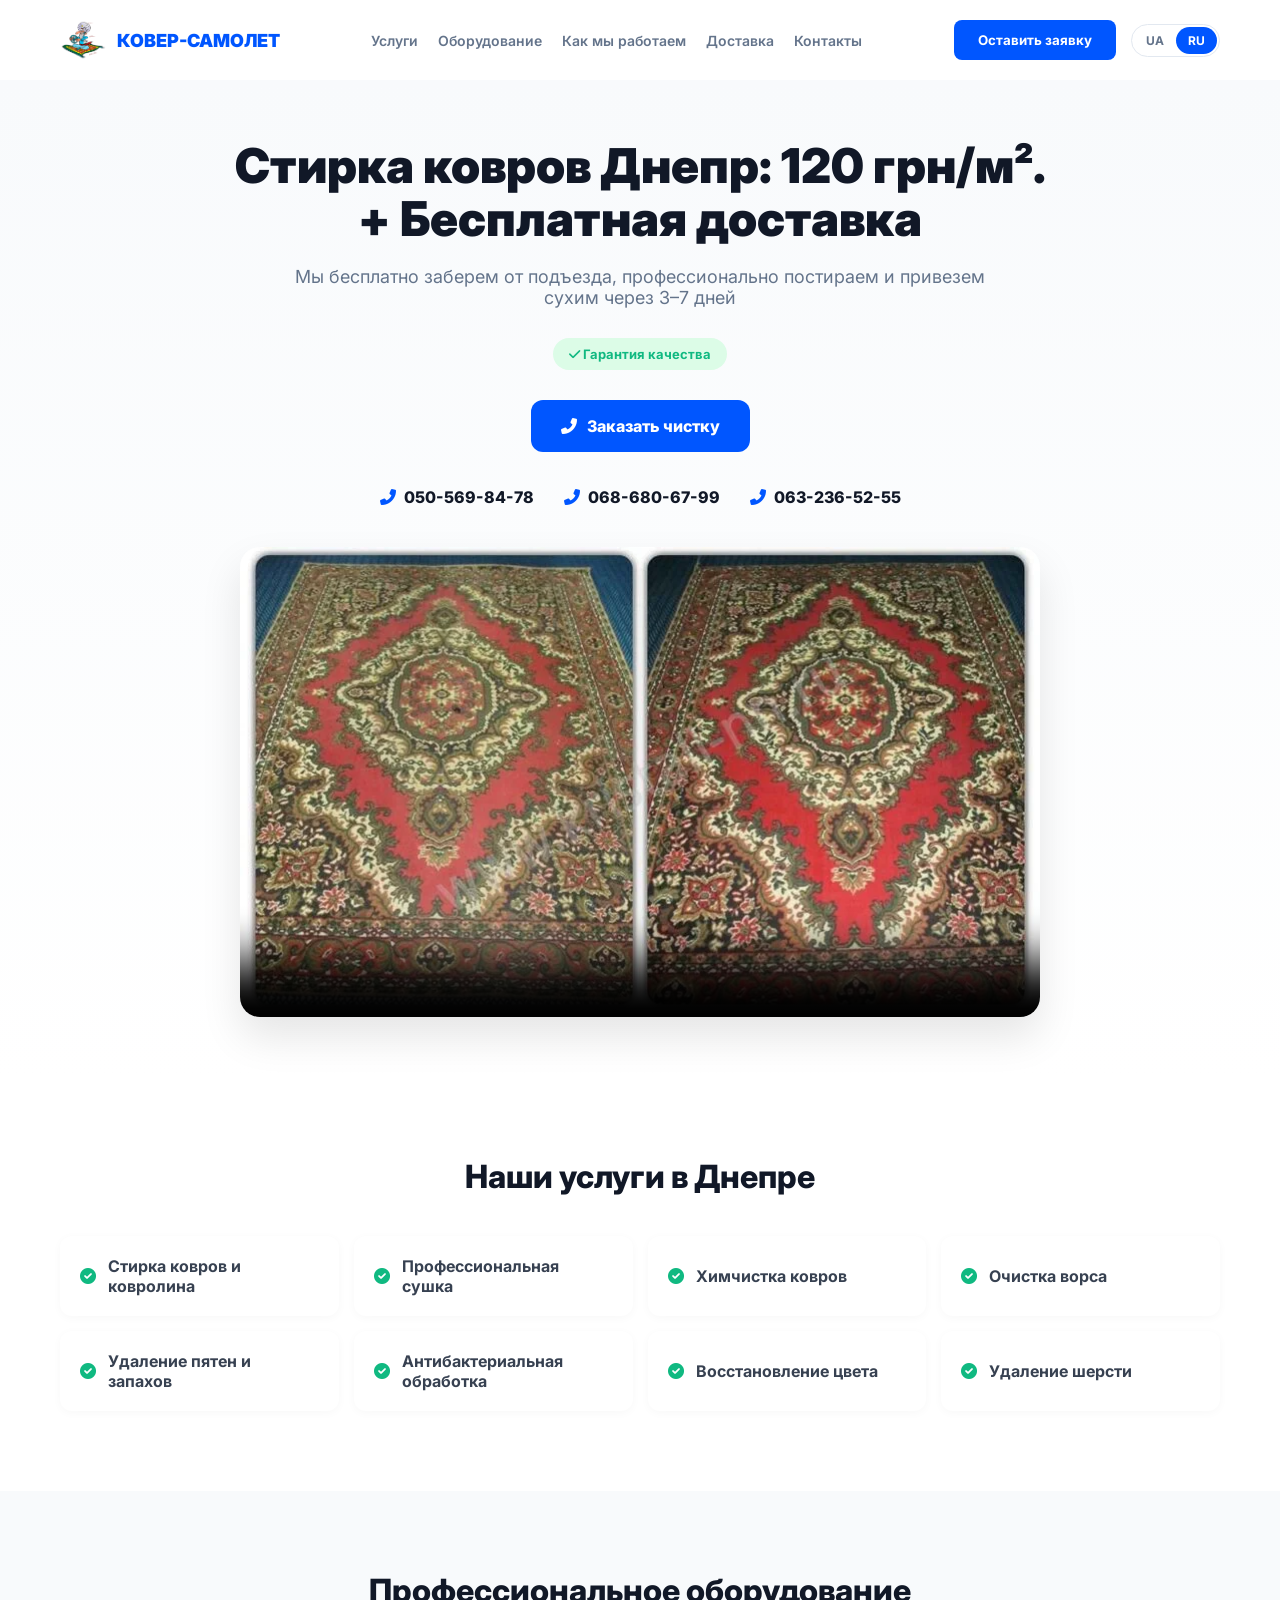
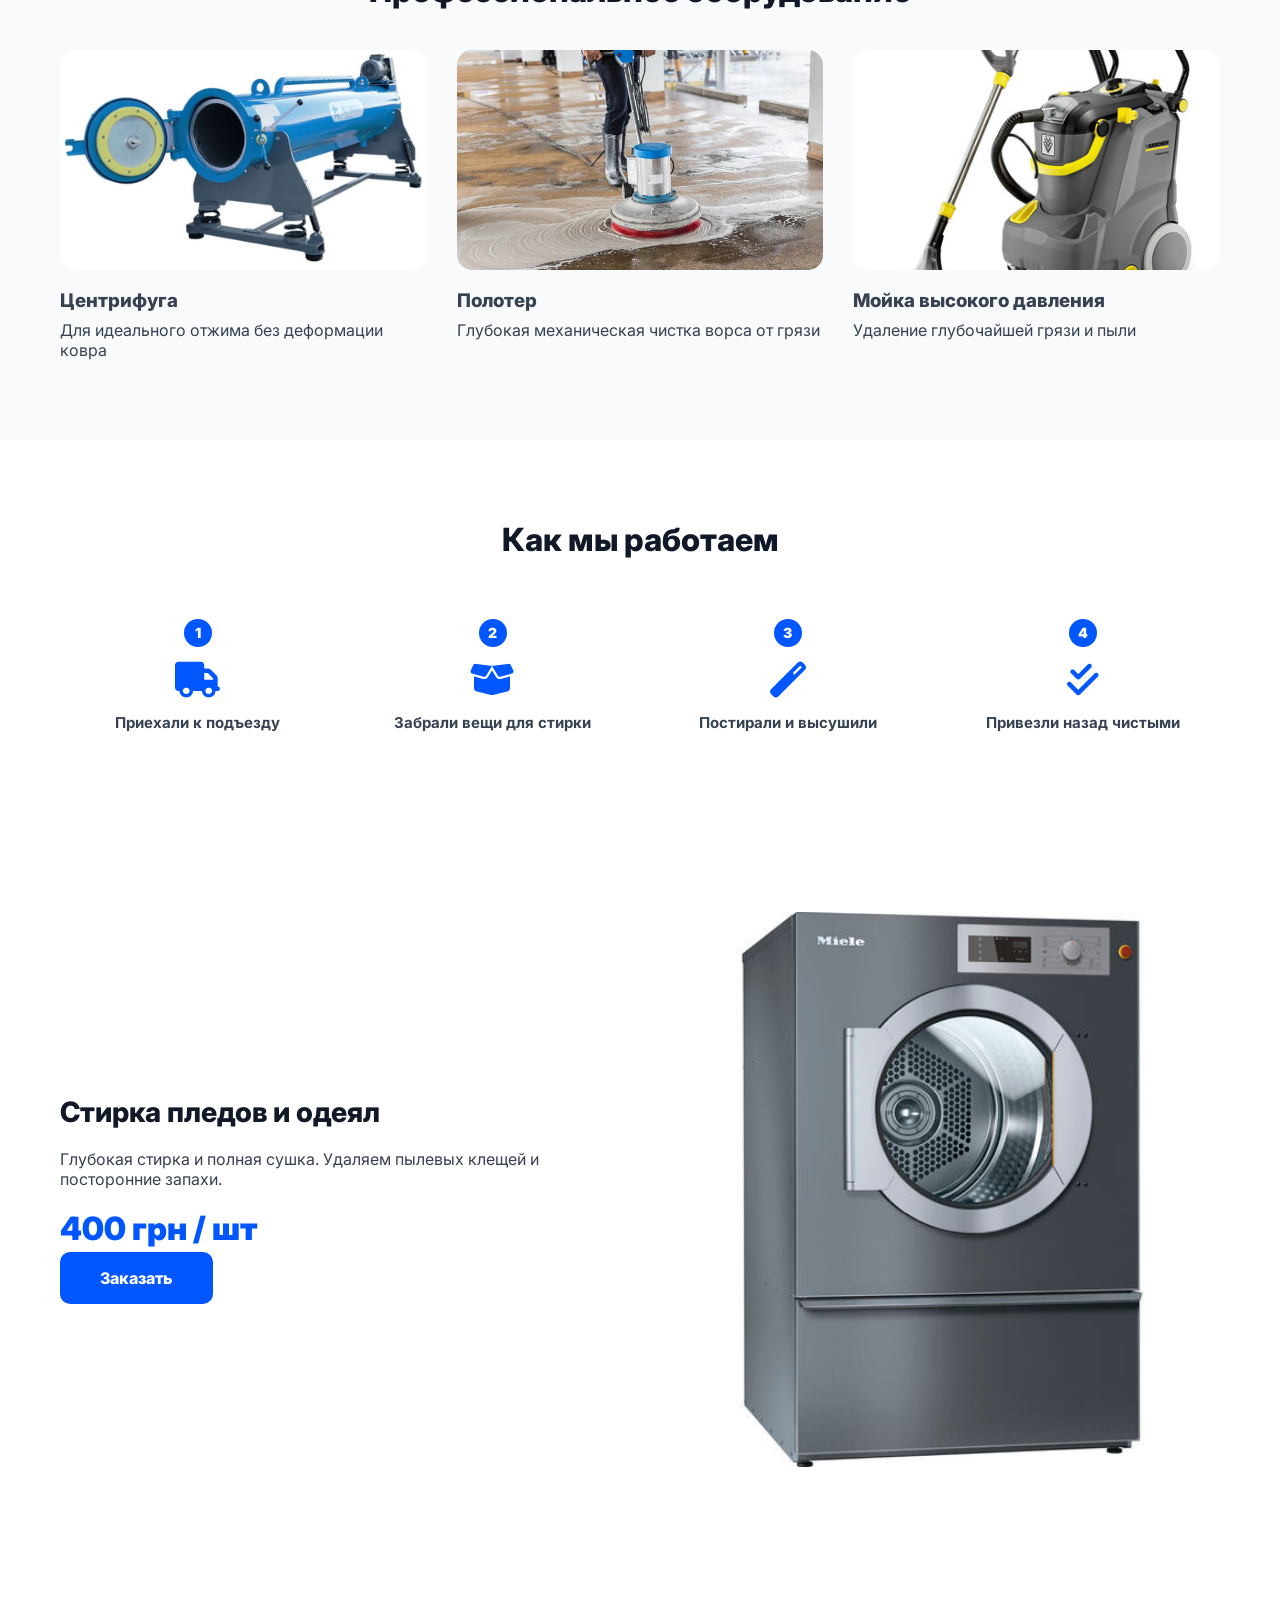
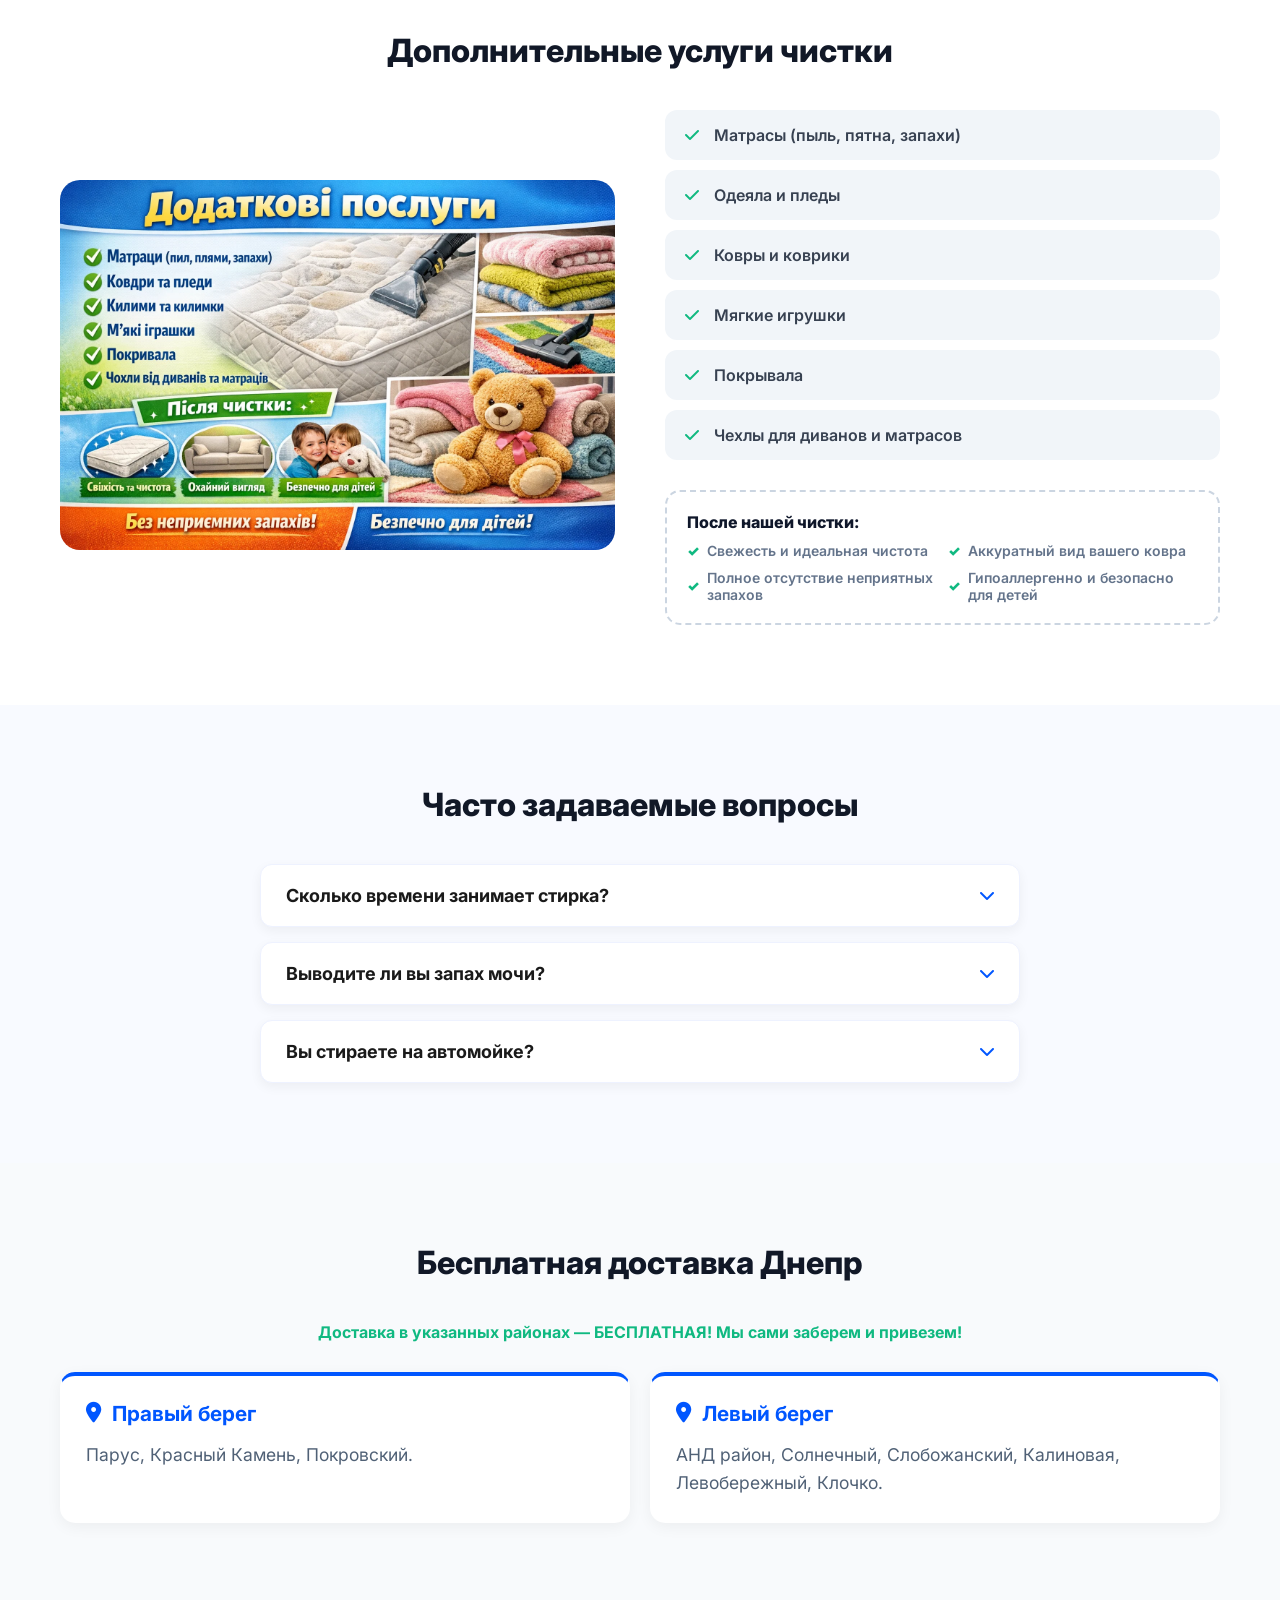
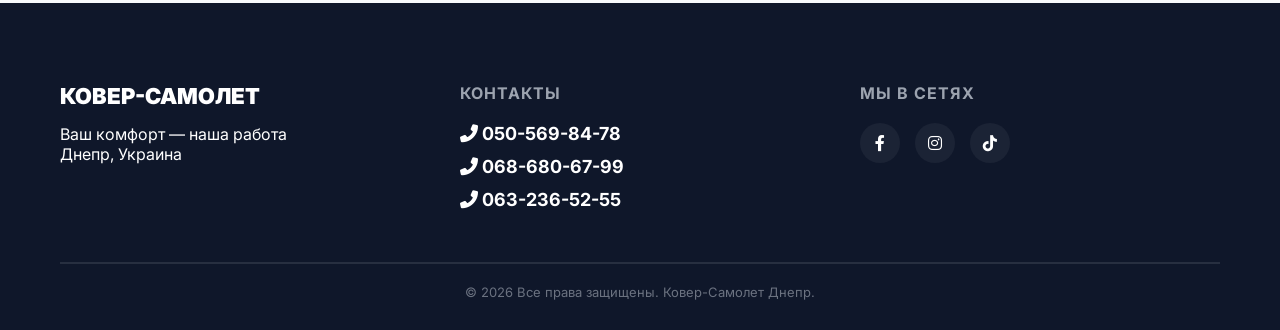
==== index-ru.html @ c36028e8 "Update index-ru.html" ====
<!DOCTYPE html>
<html lang="ru">
<head>
    <meta charset="UTF-8">
    <meta name="viewport" content="width=device-width, initial-scale=1.0">
    
    <title>Стирка ковров Днепр 120 грн/м² | Химчистка ковров с доставкой</title>
    <meta name="description" content="Профессиональная стирка ковров в Днепре — 120 грн/м². Бесплатный вывоз и доставка: Левый берег, Парус, Победа, Тополь, Калиновая, Клочко, пр. Правда. Удаляем пятна и запахи за 3-7 дней!">
    <meta name="keywords" content="стирка ковров днепр, химчистка ковров днепр цена, мойка ковров днепр, почистить ковер днепр, стирка одеял днепр, удаление запаха мочи с ковра, выведение пятен, стирка пледов, чистка мягких игрушек, стирка пуховика днепр, ковер самолет днепр, стирка ковров левый берег, чистка ковров парус, стирка ковров победа, химчистка ковров тополь, стирка ковров калиновая, чистка ковров клочко, стирка ковров проспект правды днепр">
    <link rel="canonical" href="https://koversamolet.website/index-ru.html">
    <link rel="alternate" hreflang="uk" href="https://koversamolet.website/">
    <link rel="alternate" hreflang="ru" href="https://koversamolet.website/index-ru.html">
    <meta property="og:image" content="https://koversamolet.website/images/6.png">
    <meta property="og:type" content="website">
    <meta property="og:url" content="https://koversamolet.website/index-ru.html">
    <meta property="og:title" content="Стирка ковров Днепр — 120 грн/м² + Бесплатная доставка">
    <meta property="og:description" content="Качественная мойка ковров, одеял и верхней одежды. Заберем грязное — привезем чистое! Работаем по всему Днепру.">
    <meta property="og:site_name" content="Ковер-Самолет">

    <script async src="https://www.googletagmanager.com/gtag/js?id=G-PGRF6WMZ29"></script>
    <script>
      window.dataLayer = window.dataLayer || [];
      function gtag(){dataLayer.push(arguments);}
      gtag('js', new Date());
      gtag('config', 'G-PGRF6WMZ29');
    </script>

    <script type="application/ld+json">
    {
      "@context": "https://schema.org",
      "@type": "LocalBusiness",
      "name": "Ковер-Самолет Днепр",
      "image": "https://koversamolet.website/images/6.png",
      "@id": "https://koversamolet.website/index-ru.html",
      "url": "https://koversamolet.website/index-ru.html",
      "telephone": "+380505698478",
      "priceRange": "120 UAH - 400 UAH",
      "address": {
        "@type": "PostalAddress",
        "addressLocality": "Днепр",
        "addressRegion": "Днепропетровская область",
        "addressCountry": "UA"
      }
    }
    </script>

    <link rel="stylesheet" href="style.css">
    <link rel="icon" type="image/png" href="images/favico8.png">
    <link rel="stylesheet" href="https://cdnjs.cloudflare.com/ajax/libs/font-awesome/6.0.0/css/all.min.css">
    <link href="https://fonts.googleapis.com/css2?family=Inter:wght@400;600;700;800;900&display=swap" rel="stylesheet">
</head>
<body>

<header class="header">
    <div class="container header-row">
        <div class="header-logo">
            <img src="images/6.png" alt="Ковер-Самолет Днепр лого">
            <span class="brand-name">КОВЕР-САМОЛЕТ</span>
        </div>

        <nav class="header-nav" id="headerNav">
            <ul class="nav-list">
                <li><a href="#services">Услуги</a></li>
                <li><a href="#equipment">Оборудование</a></li>
                <li><a href="#how-it-works">Как мы работаем</a></li>
                <li><a href="#delivery">Доставка</a></li>
                <li><a href="#contacts">Контакты</a></li>
            </ul>
        </nav>

        <div class="header-right">
            <button class="btn-blue modal-trigger desktop-only-btn">Оставить заявку</button>
                <div class="lang-switcher-pill">
                    <a href="/" class="lang-pill">UA</a>
                    <a href="index-ru.html" class="lang-pill active">RU</a>
                </div>
            <button class="menu-toggle" id="menuToggle">
                <i class="fas fa-bars"></i>
            </button>
        </div>
    </div>
</header>

<button class="mobile-floating-btn modal-trigger">
    <i class="fas fa-paper-plane"></i>
    <span>Оставить заявку</span>
</button>

<main>
    <section class="hero-section">
        <div class="container text-center">
<h1 class="hero-h1">
Стирка ковров Днепр:
120 грн/м².<br>
+ Бесплатная доставка
</h1>
            <p class="hero-subtext">Мы бесплатно заберем от подъезда, профессионально постираем и привезем сухим через 3–7 дней </p>
            
            <div class="hero-badges">
                <!-- <span class="badge-blue">длинный ворс 120 грн/кв.м.</span> -->
                <span class="badge-green"><i class="fas fa-check"></i> Гарантия качества</span>
            </div>

            <div class="hero-action-btns">
                <a href="tel:0505698478" class="btn-main-solid">
                    <i class="fas fa-phone-alt"></i> 
                    <span>Заказать чистку</span>
                </a>
            </div>

            <div class="hero-phones-row">
                <a href="tel:0505698478"><i class="fas fa-phone-alt"></i> 050-569-84-78</a>
                <a href="tel:0686806799"><i class="fas fa-phone-alt"></i> 068-680-67-99</a>
                <a href="tel:0632365255"><i class="fas fa-phone-alt"></i> 063-236-52-55</a>
            </div>

            <div class="hero-video-box">
                <video controls playsinline poster="images/ba.webp">
                    <source src="video/1.mp4" type="video/mp4">
                </video>
            </div>
        </div>
    </section>

    <section id="services" class="section-padding">
        <div class="container">
            <h2 class="title-l text-center">Наши услуги в Днепре</h2>
            <div class="services-grid">
                <div class="s-card"><i class="fas fa-check-circle"></i> <span>Стирка ковров и ковролина</span></div>
                <div class="s-card"><i class="fas fa-check-circle"></i> <span>Профессиональная сушка</span></div>
                <div class="s-card"><i class="fas fa-check-circle"></i> <span>Химчистка ковров</span></div>
                <div class="s-card"><i class="fas fa-check-circle"></i> <span>Очистка ворса</span></div>
                <div class="s-card"><i class="fas fa-check-circle"></i> <span>Удаление пятен и запахов</span></div>
                <div class="s-card"><i class="fas fa-check-circle"></i> <span>Антибактериальная обработка</span></div>
                <div class="s-card"><i class="fas fa-check-circle"></i> <span>Восстановление цвета</span></div>
                <div class="s-card"><i class="fas fa-check-circle"></i> <span>Удаление шерсти</span></div>
            </div>
        </div>
    </section>

    <section id="equipment" class="section-padding bg-soft">
        <div class="container">
            <h2 class="title-l text-center">Профессиональное оборудование</h2>
            <div class="equip-grid">
                <div class="equip-card">
                    <img src="images/2.jpg" alt="Центрифуга для отжима ковров Днепр">
                    <h3>Центрифуга</h3>
                    <p>Для идеального отжима без деформации ковра</p>
                </div>
                <div class="equip-card">
                    <img src="images/1.jpg" alt="Полотер для механической чистки ворса">
                    <h3>Полотер</h3>
                    <p>Глубокая механическая чистка ворса от грязи</p>
                </div>
                <div class="equip-card">
                    <img src="images/3.jpg" alt="Мойка высокого давления для ковров">
                    <h3>Мойка высокого давления</h3>
                    <p>Удаление глубочайшей грязи и пыли</p>
                </div>
            </div>
        </div>
    </section>

    <section id="how-it-works" class="section-padding">
        <div class="container">
            <h2 class="title-l text-center">Как мы работаем</h2>
            <div class="steps-container">
                <div class="step-item">
                    <span class="step-num">1</span>
                    <i class="fas fa-truck"></i>
                    <p>Приехали к подъезду</p>
                </div>
                <div class="step-item">
                    <span class="step-num">2</span>
                    <i class="fas fa-box-open"></i>
                    <p>Забрали вещи для стирки</p>
                </div>
                <div class="step-item">
                    <span class="step-num">3</span>
                    <i class="fas fa-magic"></i>
                    <p>Постирали и высушили</p>
                </div>
                <div class="step-item">
                    <span class="step-num">4</span>
                    <i class="fas fa-check-double"></i>
                    <p>Привезли назад чистыми</p>
                </div>
            </div>
        </div>
    </section>

    <!-- <section class="section-padding bg-soft">
        <div class="container split-layout">
            <div class="split-visual">
                <img src="images/VERHNYA.png" alt="Стирка верхней одежды Днепр" class="rounded-img">
            </div>
            <div class="split-content">
                <h2 class="title-m">Стирка верхней одежды</h2>
                <p>Бережная чистка курток, пуховиков и пальто. Сохраняем структуру наполнителя и цвет.</p>
                <div class="price-tag"><span>400 грн / шт</span></div>
                <a href="tel:0505698478" class="btn-blue-xl">Заказать</a>
            </div>
        </div>
    </section> -->


    <section class="section-padding">
        <div class="container split-layout reverse">
            <div class="split-visual">
                <img src="images/5.jpg" alt="Стирка пледов и одеял в Днепре" class="rounded-img">
            </div>
            <div class="split-content">
                <h2 class="title-m">Стирка пледов и одеял</h2>
                <p>Глубокая стирка и полная сушка. Удаляем пылевых клещей и посторонние запахи.</p>
                <div class="price-tag"><span>400 грн / шт</span></div>
                <a href="tel:0505698478" class="btn-blue-xl">Заказать</a>
            </div>
        </div>
    </section>
    <section class="section-padding">
        <div class="container">
            <h2 class="title-l text-center">Дополнительные услуги чистки</h2>
            <div class="split-layout">
                <div class="split-visual">
                    <img src="images/dodatkoviposlugi.webp" alt="Додаткові послуги Ковер-Самолет" class="rounded-img">
                </div>
                <div class="split-content">
                    <div class="extra-services-list">
                        <div class="extra-item"><i class="fas fa-check"></i> <span>Матрасы (пыль, пятна, запахи)</span></div>
                        <div class="extra-item"><i class="fas fa-check"></i> <span>Одеяла и пледы</span></div>
                        <div class="extra-item"><i class="fas fa-check"></i> <span>Ковры и коврики</span></div>
                        <div class="extra-item"><i class="fas fa-check"></i> <span>Мягкие игрушки</span></div>
                        <div class="extra-item"><i class="fas fa-check"></i> <span>Покрывала</span></div>
                        <div class="extra-item"><i class="fas fa-check"></i> <span>Чехлы для диванов и матрасов</span></div>
                    </div>
                    
                    <div class="after-clean-box">
                        <h4>После нашей чистки:</h4>
                        <ul class="after-list">
                            <li>Свежесть и идеальная чистота</li>
                            <li>Аккуратный вид вашего ковра</li>
                            <li>Полное отсутствие неприятных запахов</li>
                            <li>Гипоаллергенно и безопасно для детей</li>
                        </ul>
                    </div>
                </div>
            </div>
        </div>
    </section>
    <section class="faq-section">
        <div class="container">
            <h2 class="title-l text-center">Часто задаваемые вопросы</h2>
            <div class="faq-container">
                <div class="faq-item">
                    <button class="faq-question">
                        <span>Сколько времени занимает стирка?</span>
                        <i class="fas fa-chevron-down"></i>
                    </button>
                    <div class="faq-answer">
                        <div class="faq-answer-content">
                            Обычно весь процесс (забор, стирка, сушка и доставка) занимает от 3 до 7 дней.
                        </div>
                    </div>
                </div>

                <div class="faq-item">
                    <button class="faq-question">
                        <span>Выводите ли вы запах мочи?</span>
                        <i class="fas fa-chevron-down"></i>
                    </button>
                    <div class="faq-answer">
                        <div class="faq-answer-content">
                            Да, мы используем специализированную химию, которая расщепляет источник запаха на молекулярном уровне.
                        </div>
                    </div>
                </div>

                <div class="faq-item">
                    <button class="faq-question">
                        <span>Вы стираете на автомойке?</span>
                        <i class="fas fa-chevron-down"></i>
                    </button>
                    <div class="faq-answer">
                        <div class="faq-answer-content">
                            Нет! У нас профессиональный цех с центрифугой и сушильной камерой. Это гарантирует качество.
                        </div>
                    </div>
                </div>
            </div>
        </div>
    </section>

    <section id="delivery" class="section-padding bg-soft">
        <div class="container">
            <h2 class="title-l text-center">Бесплатная доставка Днепр</h2>
            <p class="text-center" style="margin-bottom: 30px; color: var(--green); font-weight: 700;">
                Доставка в указанных районах — БЕСПЛАТНАЯ! Мы сами заберем и привезем!
            </p>
            
            <div style="display: grid; grid-template-columns: repeat(auto-fit, minmax(300px, 1fr)); gap: 20px;">
                <div class="dist-card" style="background: #fff; padding: 25px; border-radius: 15px; box-shadow: 0 4px 15px rgba(0,0,0,0.05); border-top: 4px solid var(--blue);">
                    <h4 style="color: var(--blue); margin-bottom: 15px; font-size: 1.3rem;">
                        <i class="fas fa-map-marker-alt"></i> Правый берег
                    </h4>
                    <p style="line-height: 1.6; font-size: 1.1rem;">
                        Парус, Красный Камень, Покровский.
                    </p>
                </div>
                
                <div class="dist-card" style="background: #fff; padding: 25px; border-radius: 15px; box-shadow: 0 4px 15px rgba(0,0,0,0.05); border-top: 4px solid var(--blue);">
                    <h4 style="color: var(--blue); margin-bottom: 15px; font-size: 1.3rem;">
                        <i class="fas fa-map-marker-alt"></i> Левый берег
                    </h4>
                    <p style="line-height: 1.6; font-size: 1.1rem;">
                        АНД район, Солнечный, Слобожанский, Калиновая, Левобережный, Клочко.
                    </p>
                </div>
            </div>
        </div>
    </section>
</main>

<footer class="footer-dark" id="contacts">
    <div class="container">
        <div class="footer-grid">
            <div class="footer-brand-col">
                <h2 class="f-logo">КОВЕР-САМОЛЕТ</h2>
                <p>Ваш комфорт — наша работа</p>
                <p>Днепр, Украина</p>
            </div>
            <div class="footer-contacts-col">
                <h3>Контакты</h3>
                <div class="f-item"><a href="tel:0505698478" style="text-decoration: none; color: inherit;"><i class="fas fa-phone-alt"></i> 050-569-84-78</a></div>
                <div class="f-item"><a href="tel:0686806799" style="text-decoration: none; color: inherit;"><i class="fas fa-phone-alt"></i> 068-680-67-99</a></div>
                <div class="f-item"><a href="tel:0632365255" style="text-decoration: none; color: inherit;"><i class="fas fa-phone-alt"></i> 063-236-52-55</a></div>
            </div>
            <div class="footer-social-col">
                <h3>Мы в сетях</h3>
                <div class="social-circles">
                    <a href="https://www.facebook.com/kover.samolet.2025"><i class="fab fa-facebook-f"></i></a>
                    <a href="https://www.instagram.com/kover_samolet_dnipro/"><i class="fab fa-instagram"></i></a>
                    <a href="https://www.tiktok.com/@koversam0let"><i class="fab fa-tiktok"></i></a>
                </div>
            </div>
        </div>
        <div class="footer-bottom">© 2026 Все права защищены. Ковер-Самолет Днепр.</div>
    </div>
</footer>

<div class="modal-overlay" id="requestModal">
    <div class="modal-box">
        <button class="close-modal">&times;</button>
        <h3>Быстрая заявка</h3>
        <p>Оставьте контакты, мы перезвоним!</p>
        <form id="contactForm">
            <div class="form-group"><input type="text" id="formName" placeholder="Ваше имя" required></div>
            <div class="form-group"><input type="tel" id="formPhone" placeholder="+38 (0__) ___ __ __" required></div>
            <div class="form-group">
                <select id="formService">
                    <option value="carpet">Стирка ковра</option>
                    <option value="blanket">Стирка пледа/одеяла</option>
                    <option value="clothes">Верхняя одежда</option>
                </select>
            </div>
            <button type="submit" class="btn-blue-xl w-100">Отправить</button>
        </form>
    </div>
</div>
<script src="script.js"></script>
</body>
</html>
---- style.css ----
:root {
    --blue: #0056ff;
    --dark: #0f172a;
    --footer: #111827;
    --text: #374151;
    --light-bg: #f8fafc;
    --green: #10b981;
}

* { margin: 0; padding: 0; box-sizing: border-box; font-family: 'Inter', sans-serif; }
html { scroll-behavior: smooth; }
body { color: var(--text); background: #fff; overflow-x: hidden; width: 100%; }
.container { max-width: 1200px; margin: 0 auto; padding: 0 20px; }

/* Header */
.header { background: #fff; height: 80px; display: flex; align-items: center; position: sticky; top: 0; z-index: 1000; transition: 0.3s; }
.header-row { width: 100%; display: flex; justify-content: space-between; align-items: center; }
.header-logo { display: flex; align-items: center; gap: 10px; z-index: 1001; }
.header-logo img { height: 40px; }
.brand-name { font-weight: 900; font-size: 18px; color: var(--blue); }

.nav-list { list-style: none; display: flex; gap: 20px; }
.nav-list a { text-decoration: none; color: #64748b; font-weight: 600; font-size: 14px; transition: 0.3s; }
.nav-list a:hover { color: var(--blue); }

.header-right { display: flex; align-items: center; gap: 15px; }

/* Lang Pill */
.lang-switcher-pill { display: flex; border: 1px solid #e2e8f0; border-radius: 50px; background: #fff; padding: 2px; }
.lang-pill { padding: 6px 12px; font-size: 12px; font-weight: 700; cursor: pointer; color: #64748b; border-radius: 50px; transition: 0.3s; }
.lang-pill.active { background: var(--blue); color: #fff; }

/* Burger Toggle */
.menu-toggle { display: none; background: none; border: none; font-size: 22px; color: var(--blue); cursor: pointer; z-index: 1001; }

/* Hero */
.hero-section { padding: 60px 0; background: linear-gradient(to bottom, #f8fafc, #fff); }
.hero-h1 { font-size: 48px; font-weight: 900; line-height: 1.1; margin-bottom: 20px; color: #111827; }
.hero-subtext { font-size: 18px; color: #64748b; margin-bottom: 30px; max-width: 700px; margin-left: auto; margin-right: auto; }
.hero-badges { display: flex; justify-content: center; gap: 10px; margin-bottom: 30px; flex-wrap: wrap; }
.badge-blue { background: #e0e7ff; color: var(--blue); padding: 8px 16px; border-radius: 30px; font-weight: 700; font-size: 13px; }
.badge-green { background: #dcfce7; color: var(--green); padding: 8px 16px; border-radius: 30px; font-weight: 700; font-size: 13px; }

.hero-action-btns { display: flex; justify-content: center; gap: 15px; margin-bottom: 35px; }
.btn-main-solid { background: var(--blue); color: #fff; padding: 16px 30px; border-radius: 12px; text-decoration: none; font-weight: 800; display: flex; align-items: center; gap: 10px; }
.btn-main-outline { border: 2px solid var(--blue); color: var(--blue); padding: 16px 30px; border-radius: 12px; text-decoration: none; font-weight: 800; display: flex; align-items: center; gap: 10px; }

.hero-phones-row { display: flex; justify-content: center; gap: 30px; margin-bottom: 40px; flex-wrap: wrap; }
.hero-phones-row a { text-decoration: none; color: #111827; font-weight: 800; font-size: 16px; display: flex; align-items: center; gap: 8px; }
.hero-phones-row a i { color: var(--blue); }

.hero-video-box { max-width: 800px; margin: 0 auto; border-radius: 20px; overflow: hidden; box-shadow: 0 20px 40px rgba(0,0,0,0.1); }
.hero-video-box video { width: 100%; display: block; }

/* Common Sections */
.section-padding { padding: 80px 0; }
.bg-soft { background: var(--light-bg); }
.title-l { font-size: 32px; font-weight: 800; margin-bottom: 40px; color: #111827; }
.title-m { font-size: 28px; font-weight: 800; margin-bottom: 20px; color: #111827; }
.text-center { text-align: center; }

/* Grids */
.services-grid { display: grid; grid-template-columns: repeat(auto-fit, minmax(260px, 1fr)); gap: 15px; }
.s-card { background: #fff; padding: 20px; border-radius: 12px; display: flex; align-items: center; gap: 12px; font-weight: 700; box-shadow: 0 2px 10px rgba(0,0,0,0.03); }
.s-card i { color: var(--green); }

.equip-grid { display: grid; grid-template-columns: repeat(auto-fit, minmax(300px, 1fr)); gap: 30px; }
.equip-card img { width: 100%; height: 220px; object-fit: cover; border-radius: 15px; margin-bottom: 15px; }
.equip-card h3 { font-weight: 800; margin-bottom: 8px; }

.steps-container { display: grid; grid-template-columns: repeat(auto-fit, minmax(200px, 1fr)); gap: 20px; }
.step-item { text-align: center; padding: 20px; }
.step-num { background: var(--blue); color: #fff; width: 28px; height: 28px; border-radius: 50%; display: flex; align-items: center; justify-content: center; margin: 0 auto 15px; font-weight: 900; font-size: 14px; }
.step-item i { font-size: 36px; color: var(--blue); margin-bottom: 15px; display: block; }
.step-item p { font-weight: 700; font-size: 15px; }

/* Split Layout */
.split-layout { display: flex; align-items: center; gap: 50px; flex-wrap: wrap; }
.split-layout.reverse { flex-direction: row-reverse; }
.split-visual, .split-content { flex: 1; min-width: 300px; }
.rounded-img { width: 100%; border-radius: 20px; }
.price-tag { font-size: 32px; font-weight: 900; color: var(--blue); margin: 20px 0; }
.btn-blue { background: var(--blue); color: #fff; border: none; padding: 12px 24px; border-radius: 8px; font-weight: 700; cursor: pointer; }
.btn-blue-xl { background: var(--blue); color: #fff; border: none; padding: 16px 40px; border-radius: 10px; font-size: 16px; font-weight: 800; cursor: pointer; transition: 0.3s; }

/* Footer */
.footer-dark { background: var(--footer); color: #fff; padding: 60px 0 20px; }
.f-logo { font-size: 22px; font-weight: 900; margin-bottom: 15px; color: #fff; }
.footer-contacts-col h3, .footer-social-col h3 { font-size: 16px; color: #9ca3af; margin-bottom: 20px; text-transform: uppercase; letter-spacing: 1px; }
.f-item { font-size: 18px; font-weight: 700; margin-bottom: 12px; }
.social-circles { display: flex; gap: 12px; }
.social-circles a { width: 40px; height: 40px; background: rgba(255,255,255,0.05); border-radius: 50%; display: flex; align-items: center; justify-content: center; color: #fff; text-decoration: none; transition: 0.3s; }
.social-circles a:hover { background: var(--blue); }
.footer-bottom { border-top: 1px solid rgba(255,255,255,0.1); padding-top: 20px; text-align: center; color: #6b7280; font-size: 13px; }

/* Modal */
.modal-overlay { position: fixed; inset: 0; background: rgba(0,0,0,0.7); z-index: 2000; display: none; align-items: center; justify-content: center; padding: 20px; }
.modal-overlay.active { display: flex; }
.modal-box { background: #fff; padding: 30px; border-radius: 20px; max-width: 400px; width: 100%; position: relative; animation: slideUp 0.3s ease; }
@keyframes slideUp { from { opacity: 0; transform: translateY(20px); } to { opacity: 1; transform: translateY(0); } }
.close-modal { position: absolute; top: 15px; right: 20px; font-size: 24px; border: none; background: none; cursor: pointer; color: #64748b; }
.form-group { margin-bottom: 15px; }
.form-group input, .form-group select { width: 100%; padding: 12px; border-radius: 8px; border: 1px solid #e2e8f0; font-size: 15px; outline: none; }
.w-100 { width: 100%; }

/* --- MOBILE OPTIMIZATION --- */
@media (max-width: 992px) {
    .menu-toggle { display: block; }
    .header-nav { position: fixed; top: 0; left: -100%; width: 80%; height: 100vh; background: #fff; z-index: 1000; padding: 100px 30px; transition: 0.4s; box-shadow: 10px 0 30px rgba(0,0,0,0.1); }
    .header-nav.active { left: 0; }
    .nav-list { flex-direction: column; gap: 25px; }
    .nav-list a { font-size: 18px; color: var(--dark); }
    .header-right .btn-blue { display: none; } /* Hide small btn on mobile header */
}

@media (max-width: 768px) {
    .hero-h1 { font-size: 32px; }
    .hero-subtext { font-size: 16px; }
    .hero-action-btns { flex-direction: column; }
    .btn-main-solid, .btn-main-outline { width: 100%; justify-content: center; }
    .hero-phones-row { flex-direction: column; gap: 15px; align-items: center; }
    .section-padding { padding: 50px 0; }
    .title-l { font-size: 26px; }
    .split-layout.reverse { flex-direction: column; } /* Don't reverse on mobile for better flow */
    .split-layout { text-align: center; }
}
/* Стилі для додаткових послуг */
.extra-services-list { display: flex; flex-direction: column; gap: 10px; margin-bottom: 30px; }
.extra-item { 
    background: #f1f5f9; 
    padding: 15px 20px; 
    border-radius: 12px; 
    display: flex; 
    align-items: center; 
    gap: 15px; 
    font-weight: 600;
    transition: 0.3s;
}
.extra-item i { color: var(--green); }
.extra-item:hover { background: #e2e8f0; transform: translateX(5px); }

.after-clean-box { background: #fff; border: 2px dashed #cbd5e1; padding: 20px; border-radius: 15px; }
.after-clean-box h4 { margin-bottom: 10px; color: var(--dark); font-weight: 800; }
.after-list { list-style: none; display: grid; grid-template-columns: 1fr 1fr; gap: 10px; }
.after-list li { font-size: 14px; font-weight: 600; color: #64748b; display: flex; align-items: center; gap: 8px; }
.after-list li::before { content: '✓'; color: var(--green); font-weight: 900; }

@media (max-width: 600px) {
    .after-list { grid-template-columns: 1fr; }
}
/* Контейнер для питань */
.faq-container {
    max-width: 900px;
    margin: 40px auto;
    display: flex;
    flex-direction: column;
    gap: 16px; /* Відстань між картками */
    padding: 0 20px;
}

/* Сама картка */
.faq-item {
    background: #ffffff;
    border-radius: 12px;
    box-shadow: 0 4px 12px rgba(0, 0, 0, 0.05); /* М'яка тінь */
    overflow: hidden;
    transition: transform 0.2s ease, box-shadow 0.2s ease;
}

/* Кнопка питання */
.faq-question {
    width: 100%;
    padding: 22px 28px;
    display: flex;
    justify-content: space-between;
    align-items: center;
    background: none;
    border: none;
    cursor: pointer;
    text-align: left;
    outline: none;
}
/* Найти этот блок и заменить на: */
.footer-grid {
    display: grid;
    grid-template-columns: repeat(auto-fit, minmax(200px, 1fr));
    gap: 40px;
    /* Линия border-bottom удалена отсюда */
    padding-bottom: 40px;
}

/* Линия в .footer-bottom остается, чтобы разделять основной блок и копирайт */
.footer-bottom { 
    border-top: 1px solid rgba(255,255,255,0.1); 
    padding-top: 20px; 
    text-align: center; 
    color: #6b7280; 
    font-size: 13px; 
}
.faq-question span {
    font-size: 18px;
    font-weight: 700;
    color: #1a1a1a;
}

.faq-question i {
    font-size: 16px;
    color: #333;
    transition: transform 0.3s ease;
}

/* Блок відповіді (прихований) */
.faq-answer {
    max-height: 0;
    overflow: hidden;
    transition: max-height 0.3s ease-out;
    background: #ffffff;
}

.faq-answer-content {
    padding: 0 28px 22px 28px;
    color: #555;
    line-height: 1.6;
    font-size: 16px;
}

/* Активний стан */
.faq-item.active {
    box-shadow: 0 8px 24px rgba(0, 0, 0, 0.08);
}

.faq-item.active .faq-answer {
    max-height: 300px; /* Достатньо для тексту */
}

.faq-item.active .faq-question i {
    transform: rotate(180deg); /* Поворот стрілочки */
}
/* --- ВИПРАВЛЕННЯ ТА ДОДАТКОВІ СТИЛІ --- */

/* Секція FAQ */
.faq-section {
    padding: 80px 0;
    background-color: #f8faff;
}

.faq-container {
    max-width: 800px;
    margin: 0 auto;
    display: flex;
    flex-direction: column;
    gap: 15px;
}

.faq-item {
    background: #fff;
    border-radius: 12px;
    border: 1px solid #eef2ff;
    overflow: hidden;
    transition: all 0.3s ease;
}

.faq-question {
    width: 100%;
    padding: 20px 25px;
    display: flex;
    justify-content: space-between;
    align-items: center;
    background: none;
    border: none;
    cursor: pointer;
    font-size: 1.1rem;
    font-weight: 600;
    color: #1a2b4b;
    text-align: left;
}

.faq-question i {
    transition: transform 0.3s ease;
    color: #0056ff;
}

.faq-answer {
    max-height: 0;
    overflow: hidden;
    transition: max-height 0.3s ease-out;
    background: #fcfdff;
}

.faq-answer-content {
    padding: 0 25px 20px 25px;
    color: #506176;
    line-height: 1.6;
}

/* Активний стан FAQ */
.faq-item.active {
    border-color: #0056ff;
    box-shadow: 0 10px 25px rgba(0, 86, 255, 0.05);
}

.faq-item.active .faq-question i {
    transform: rotate(180deg);
}

.faq-item.active .faq-answer {
    max-height: 300px; /* Достатньо для тексту */
}

/* Секція Доставки */
.districts-grid {
    display: grid;
    grid-template-columns: repeat(auto-fit, minmax(280px, 1fr));
    gap: 20px;
    margin-top: 40px;
}

.dist-card {
    background: #fff;
    padding: 30px;
    border-radius: 20px;
    box-shadow: 0 10px 30px rgba(0,0,0,0.05);
    transition: transform 0.3s ease;
    border: 1px solid transparent;
}

.dist-card:hover {
    transform: translateY(-5px);
    border-color: #0056ff;
}

.dist-card h4 {
    color: #0056ff;
    font-size: 1.25rem;
    margin-bottom: 15px;
    display: flex;
    align-items: center;
    gap: 10px;
}

.dist-card p {
    color: #506176;
    line-height: 1.5;
    font-size: 0.95rem;
}

/* Виправлення футера (щоб не було дірок) */
.footer-dark {
    background: #0f172a;
    color: #fff;
    padding: 80px 0 30px;
}

.footer-grid {
    display: grid;
    grid-template-columns: repeat(auto-fit, minmax(200px, 1fr));
    gap: 40px;
    border-bottom: 1px solid rgba(255,255,255,0.1);
    padding-bottom: 40px;
}

.social-circles {
    display: flex;
    gap: 15px;
    margin-top: 15px;
}

.social-circles a {
    width: 40px;
    height: 40px;
    background: rgba(255,255,255,0.05);
    border-radius: 50%;
    display: flex;
    align-items: center;
    justify-content: center;
    color: #fff;
    text-decoration: none;
    transition: 0.3s;
}

.social-circles a:hover {
    background: #0056ff;
    transform: translateY(-3px);
}

/* Адаптивність для мобільних */
@media (max-width: 768px) {
    .faq-question {
        font-size: 1rem;
        padding: 15px;
    }
    
    .districts-grid {
        grid-template-columns: 1fr; /* На телефонах по одному в ряд */
    }
    
    .section-padding {
        padding: 50px 0;
    }

    .title-l {
        font-size: 1.8rem;
    }
}
/* Кнопка "Залишити заявку" для телефона (плавающая) */
.mobile-floating-btn {
    display: none;
    position: fixed;
    bottom: 20px;
    right: 20px;
    z-index: 999;
    background: var(--blue);
    color: white;
    border: none;
    padding: 15px 25px;
    border-radius: 50px;
    font-weight: 800;
    box-shadow: 0 10px 25px rgba(0, 86, 255, 0.4);
    align-items: center;
    gap: 10px;
    text-decoration: none;
    animation: pulse 2s infinite;
}

@keyframes pulse {
    0% { transform: scale(1); }
    50% { transform: scale(1.05); }
    100% { transform: scale(1); }
}

.desktop-only-btn { display: block; }

@media (max-width: 768px) {
    .desktop-only-btn { display: none; }
    .mobile-floating-btn { display: flex; }
    .brand-name { font-size: 14px; }
}
/* Прибираємо підкреслення у всіх посилань та номерів */
a, a:hover, a:focus, a:active {
    text-decoration: none !important;
}

/* Окремо для мобільної кнопки та футера */
.mobile-floating-btn, .f-item a, .hero-phones-row a {
    text-decoration: none !important;
}
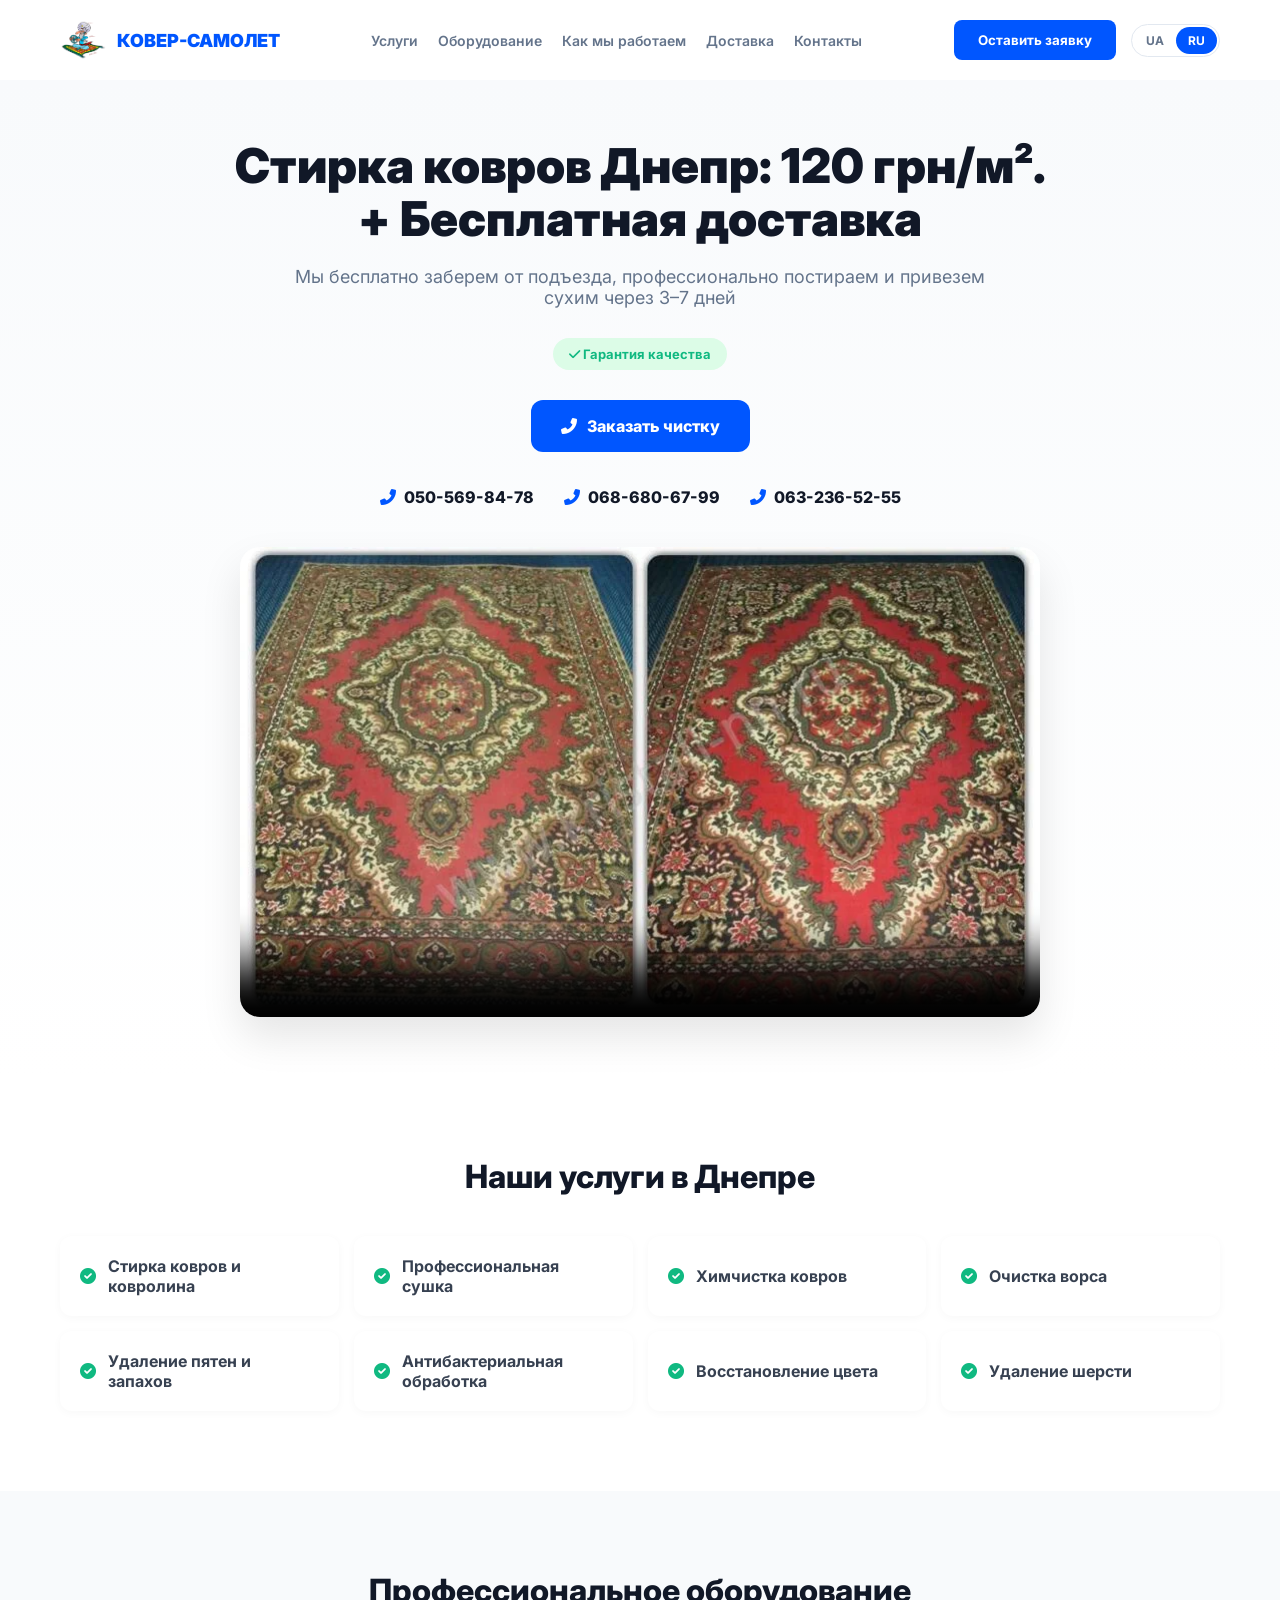
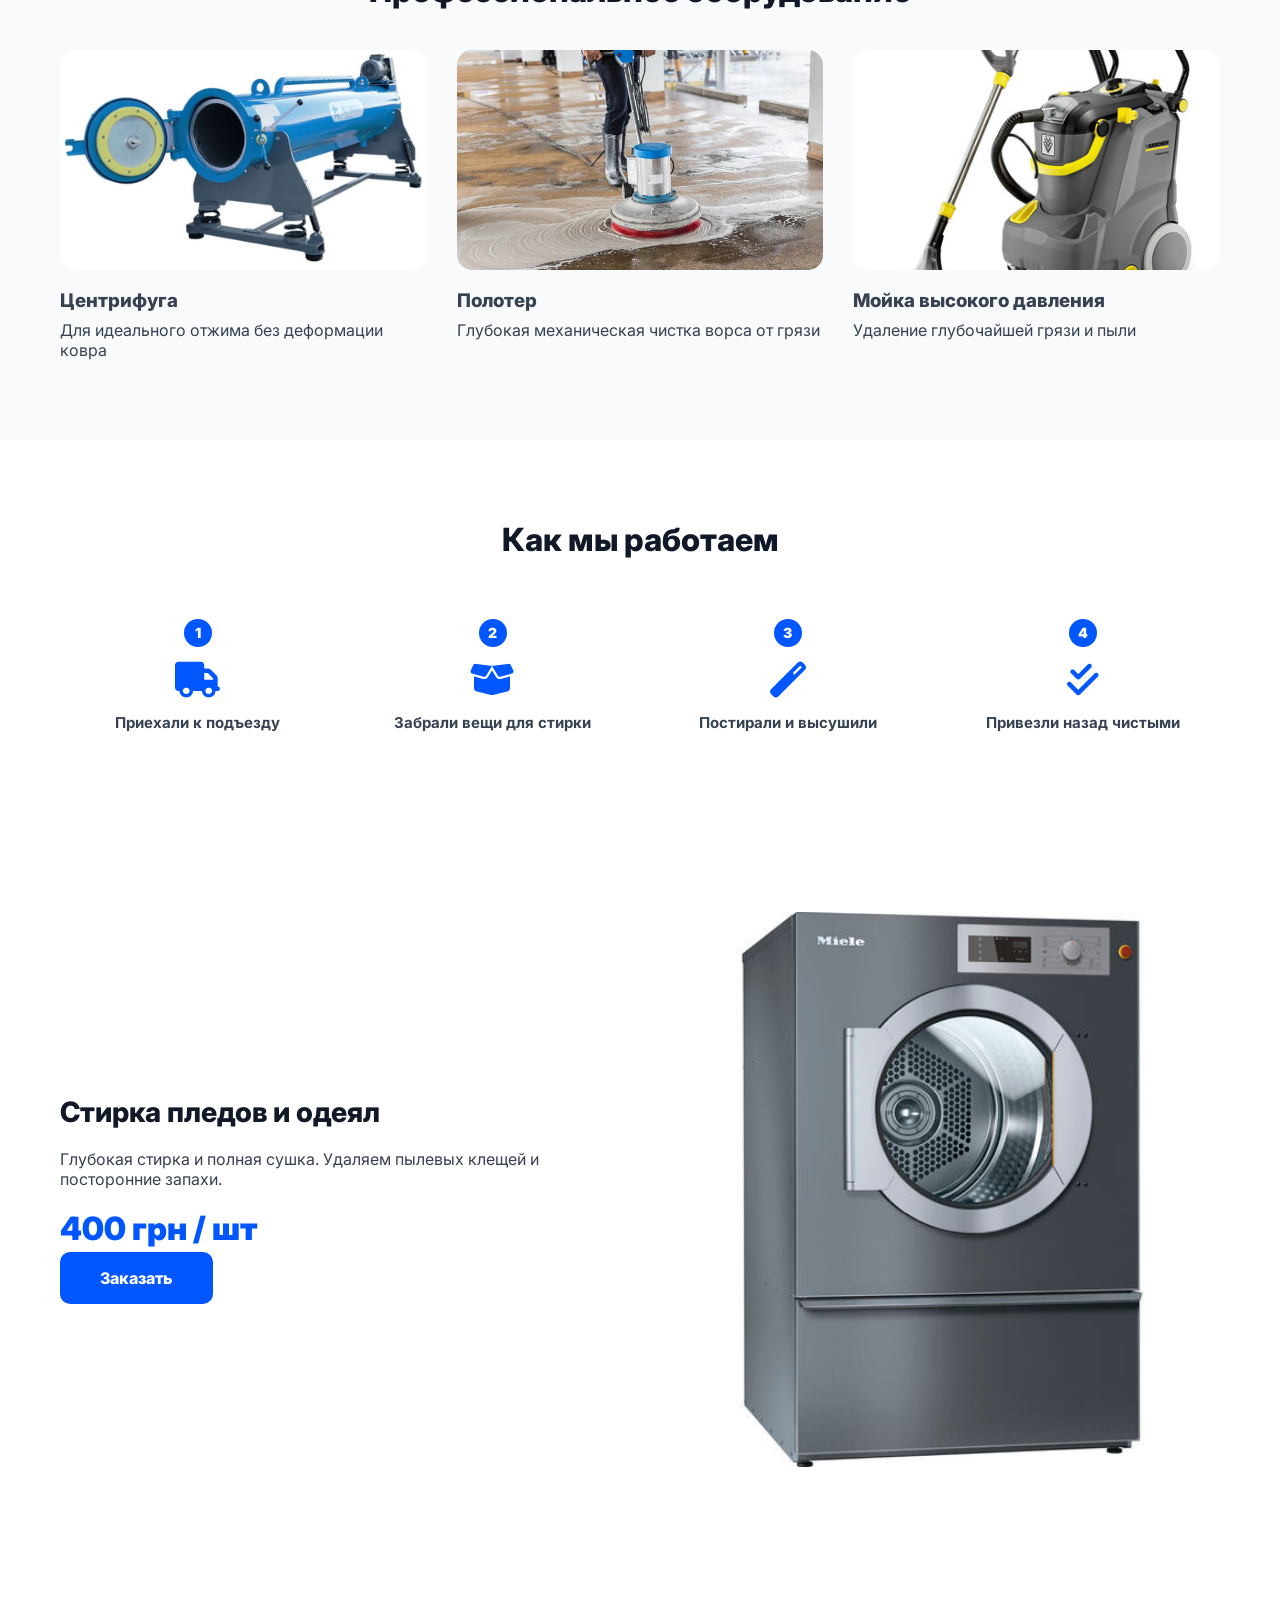
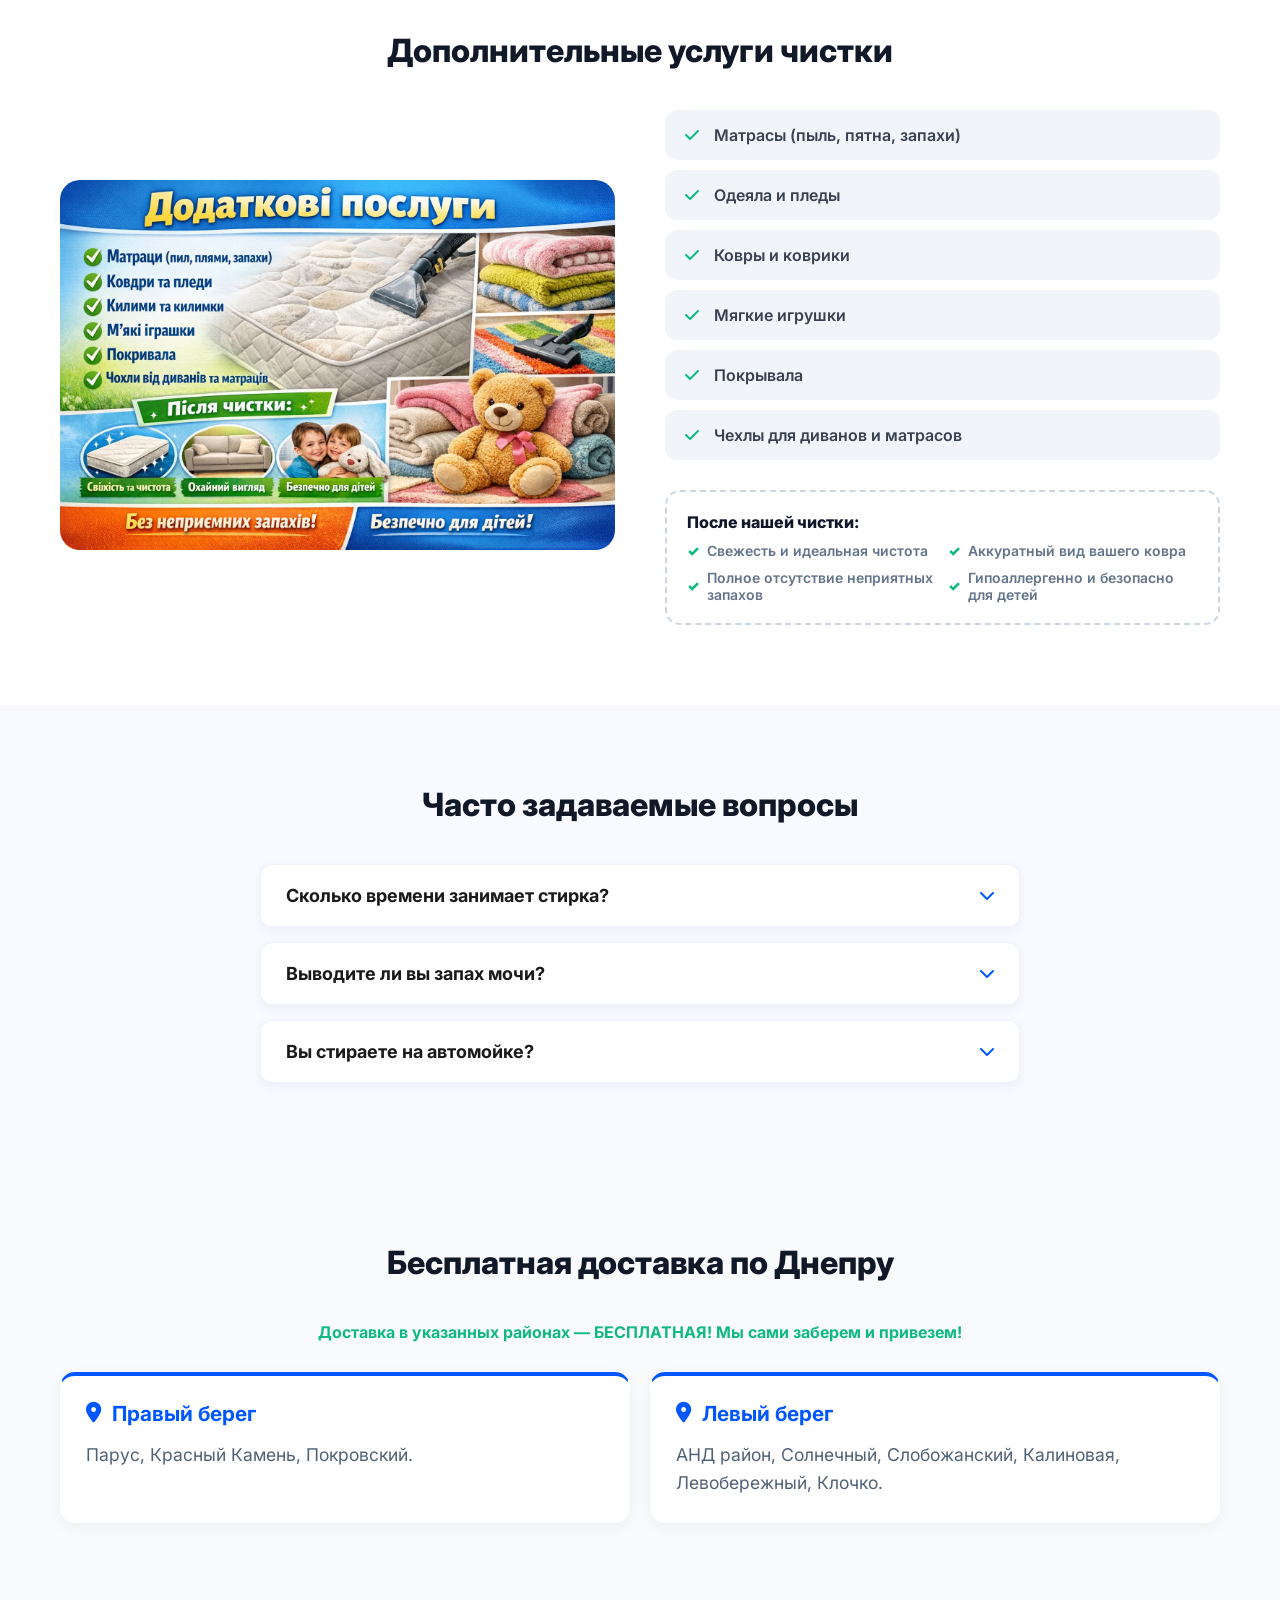
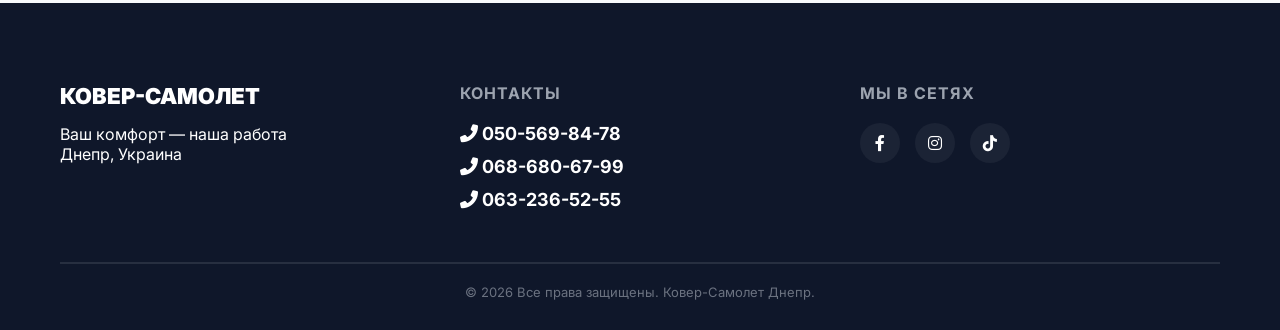
==== commit 10dc9cdb: "Update index-ru.html" ====
--- a/index-ru.html
+++ b/index-ru.html
@@ -292,7 +292,7 @@
 
     <section id="delivery" class="section-padding bg-soft">
         <div class="container">
-            <h2 class="title-l text-center">Бесплатная доставка Днепр</h2>
+            <h2 class="title-l text-center">Бесплатная доставка по Днепру</h2>
             <p class="text-center" style="margin-bottom: 30px; color: var(--green); font-weight: 700;">
                 Доставка в указанных районах — БЕСПЛАТНАЯ! Мы сами заберем и привезем!
             </p>
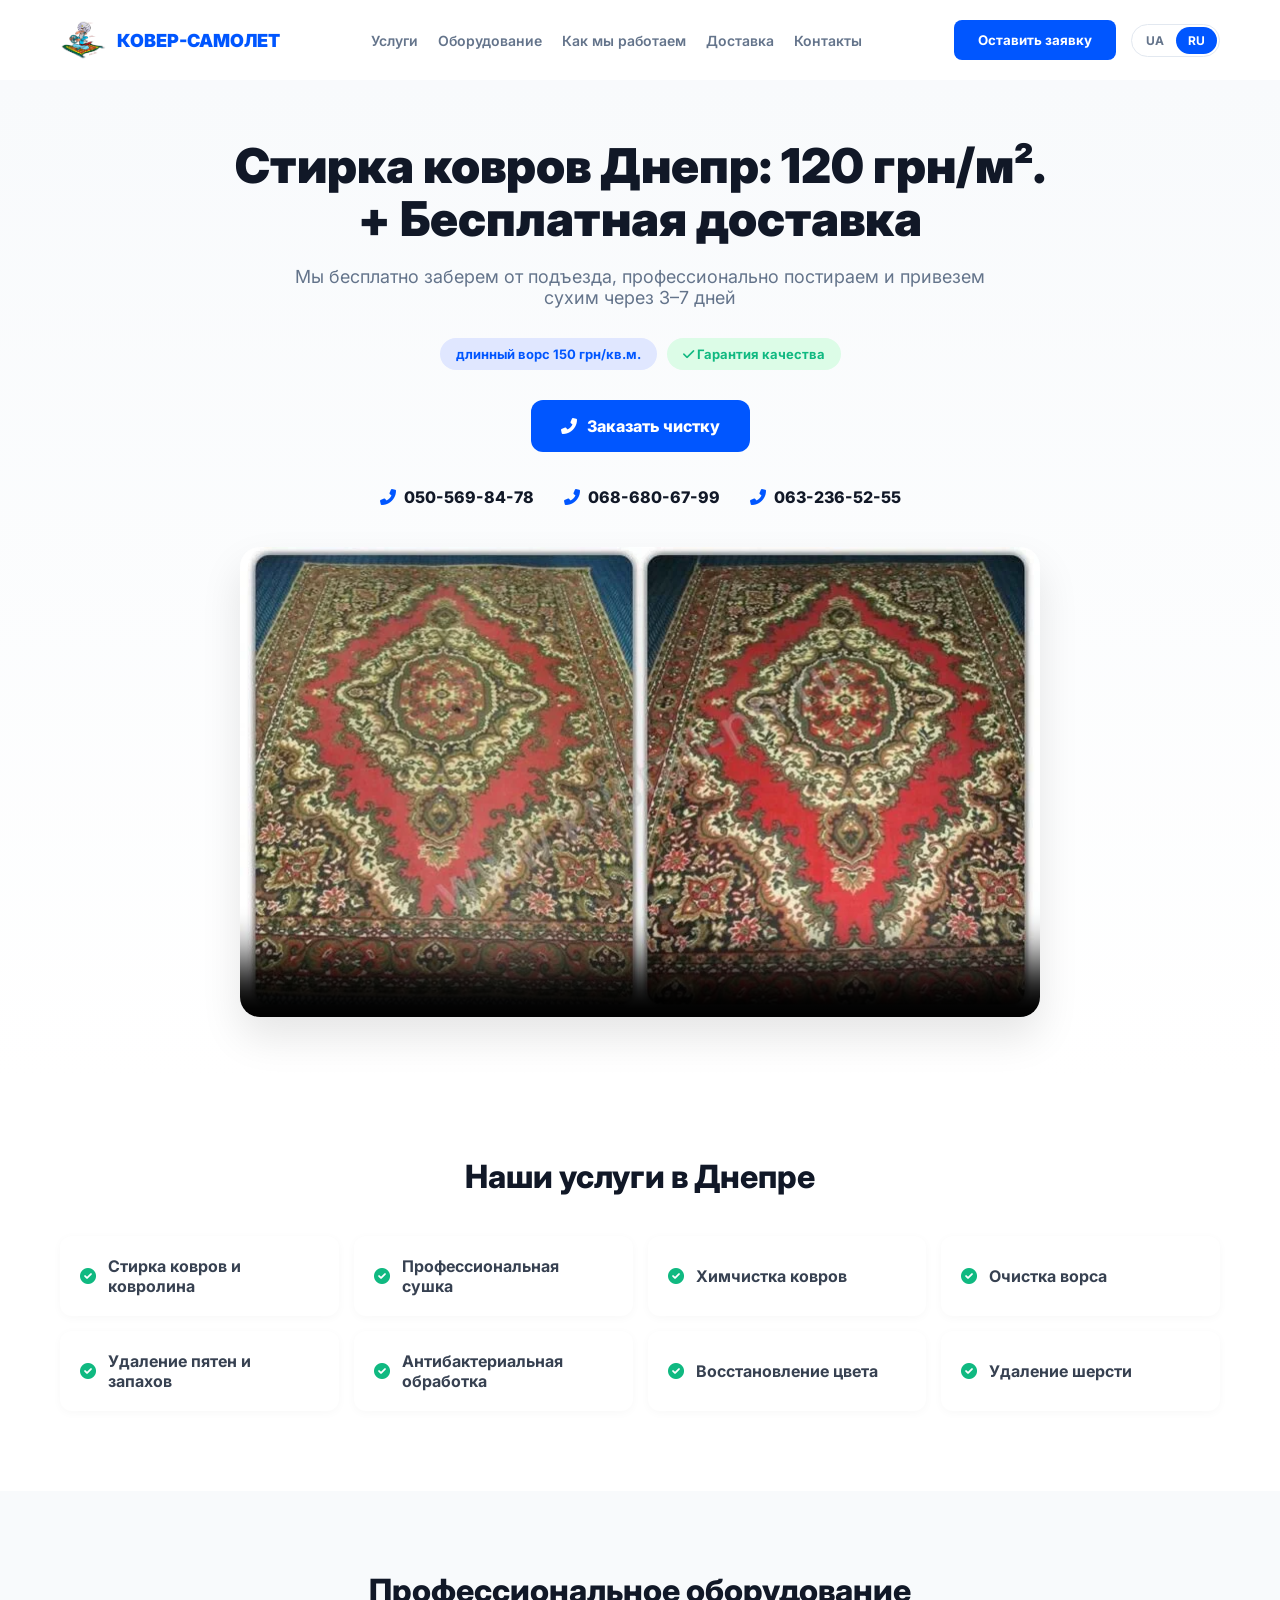
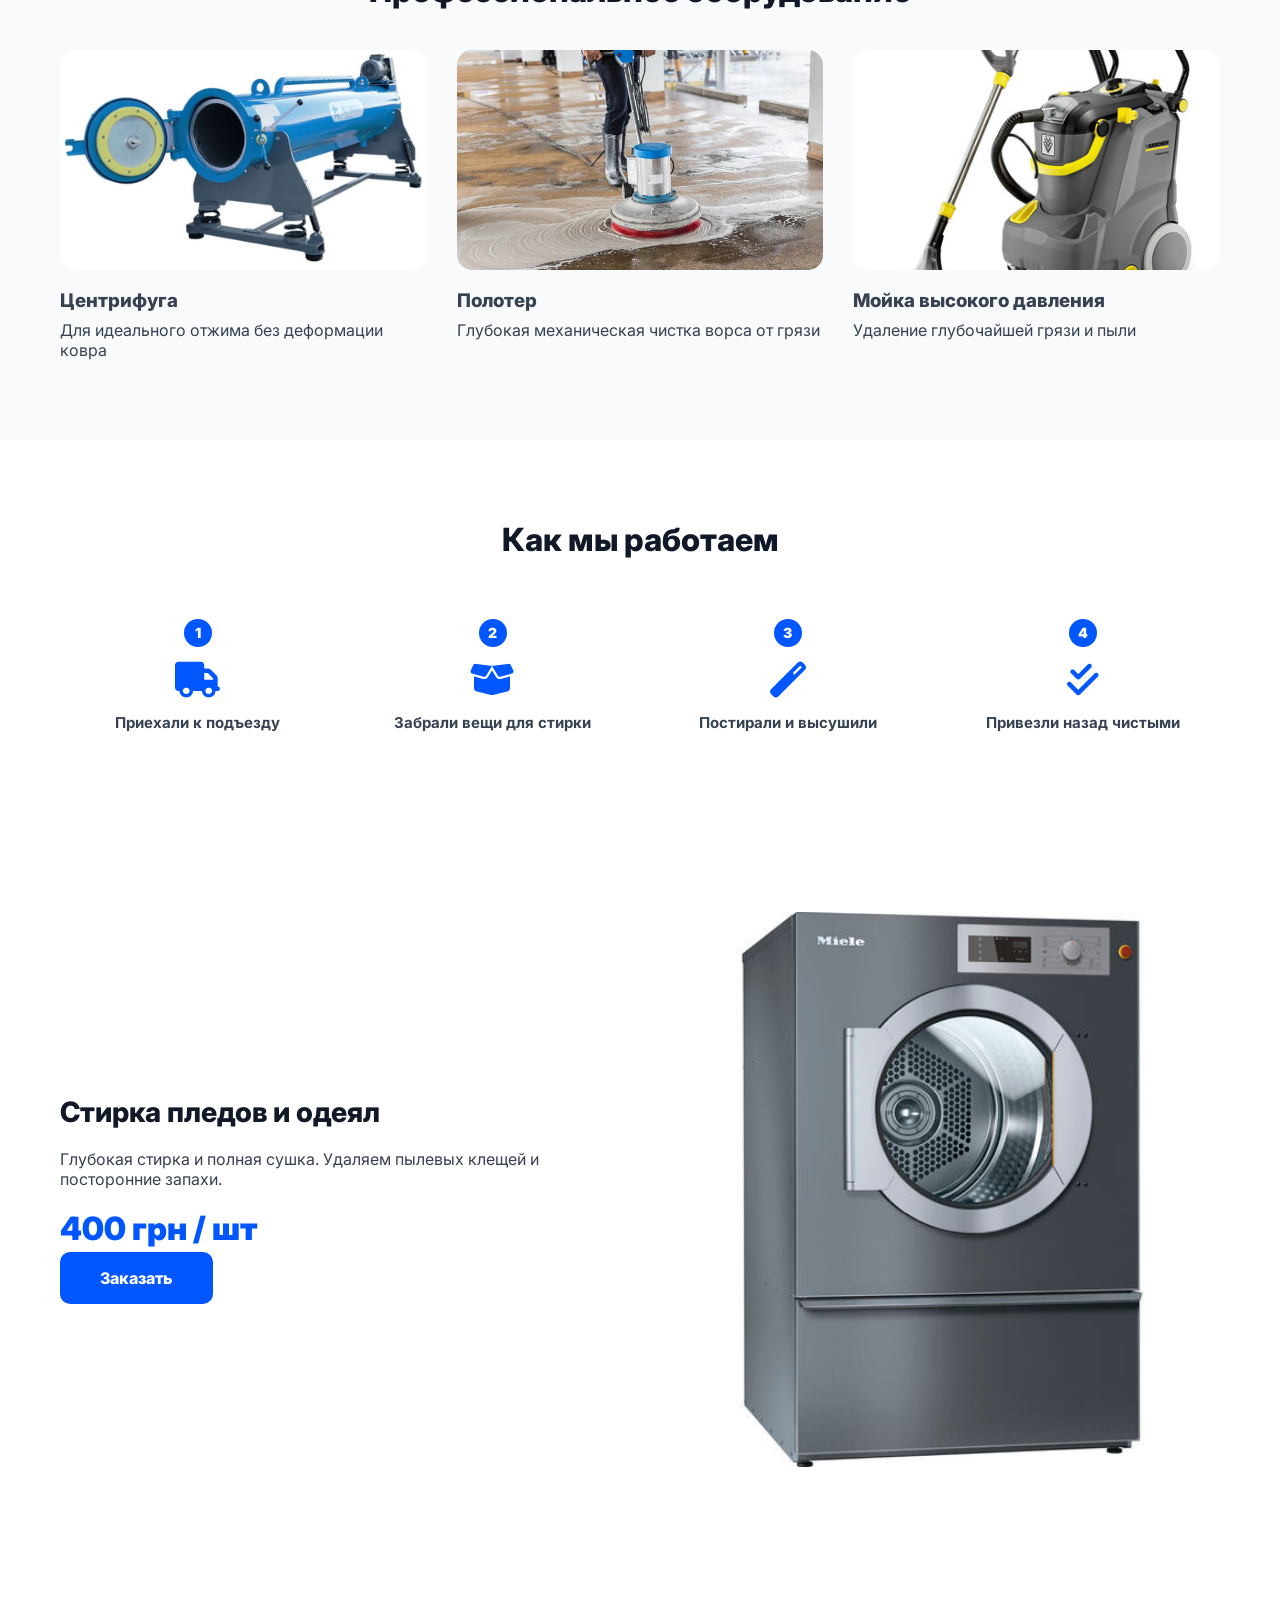
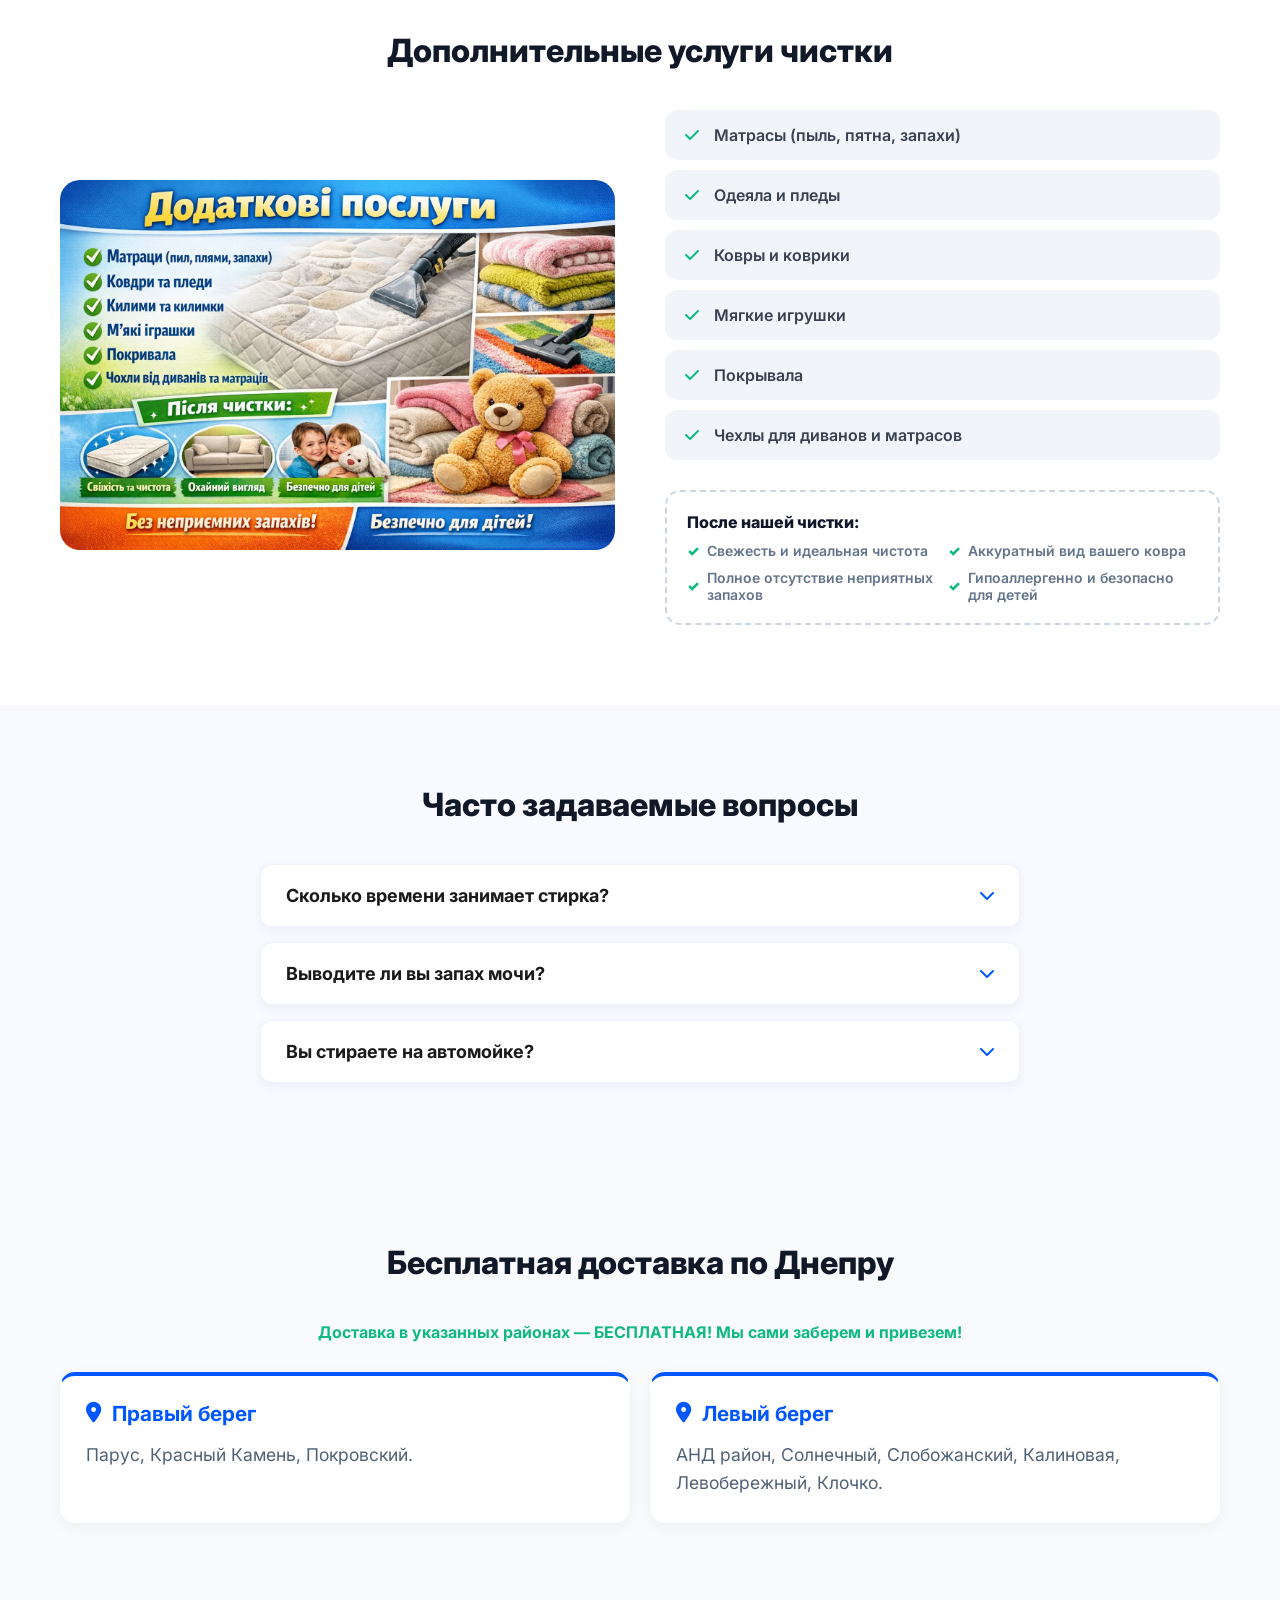
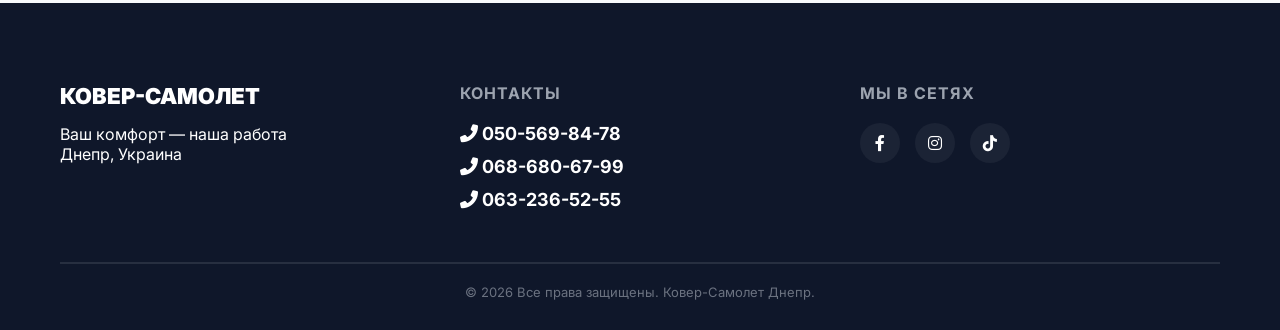
==== commit f7836aa4: "Update index-ru.html changing long vors" ====
--- a/index-ru.html
+++ b/index-ru.html
@@ -97,7 +97,7 @@
             <p class="hero-subtext">Мы бесплатно заберем от подъезда, профессионально постираем и привезем сухим через 3–7 дней </p>
             
             <div class="hero-badges">
-                <!-- <span class="badge-blue">длинный ворс 120 грн/кв.м.</span> -->
+                <span class="badge-blue">длинный ворс 150 грн/кв.м.</span>
                 <span class="badge-green"><i class="fas fa-check"></i> Гарантия качества</span>
             </div>
 
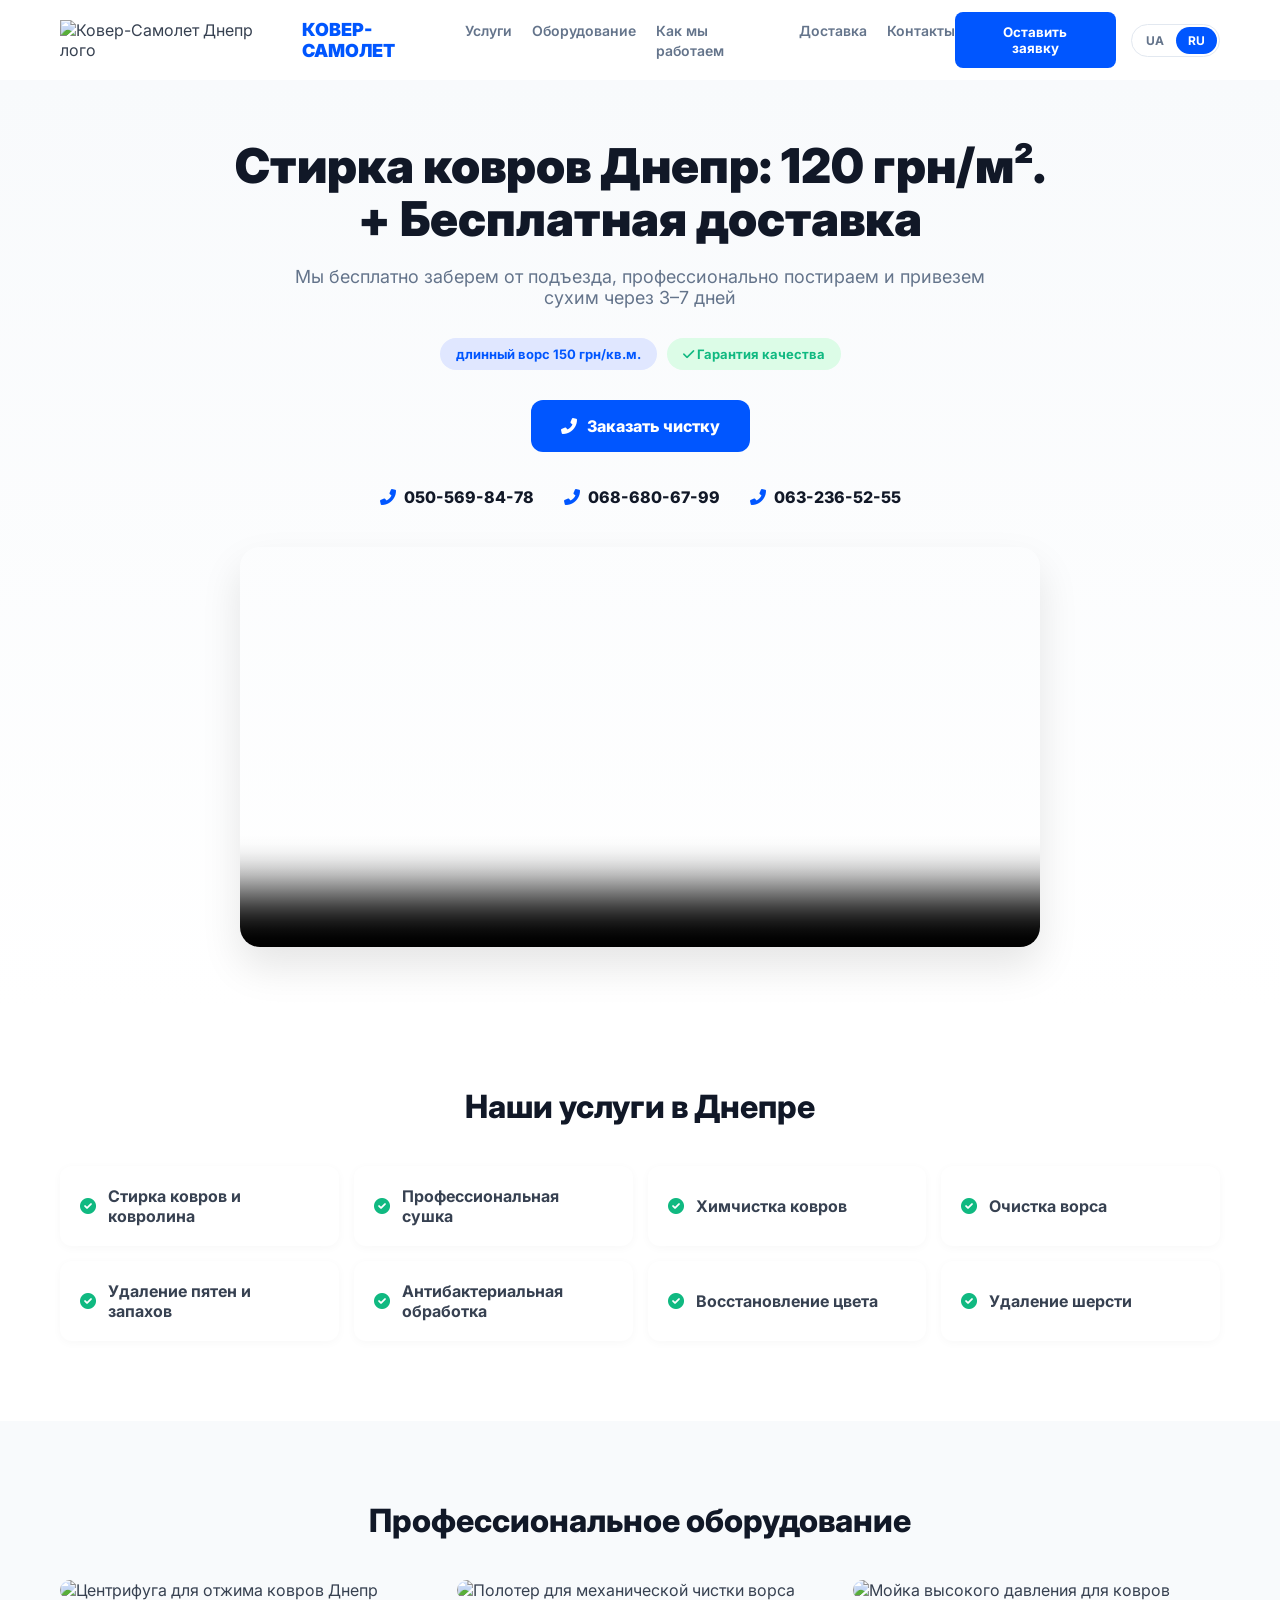
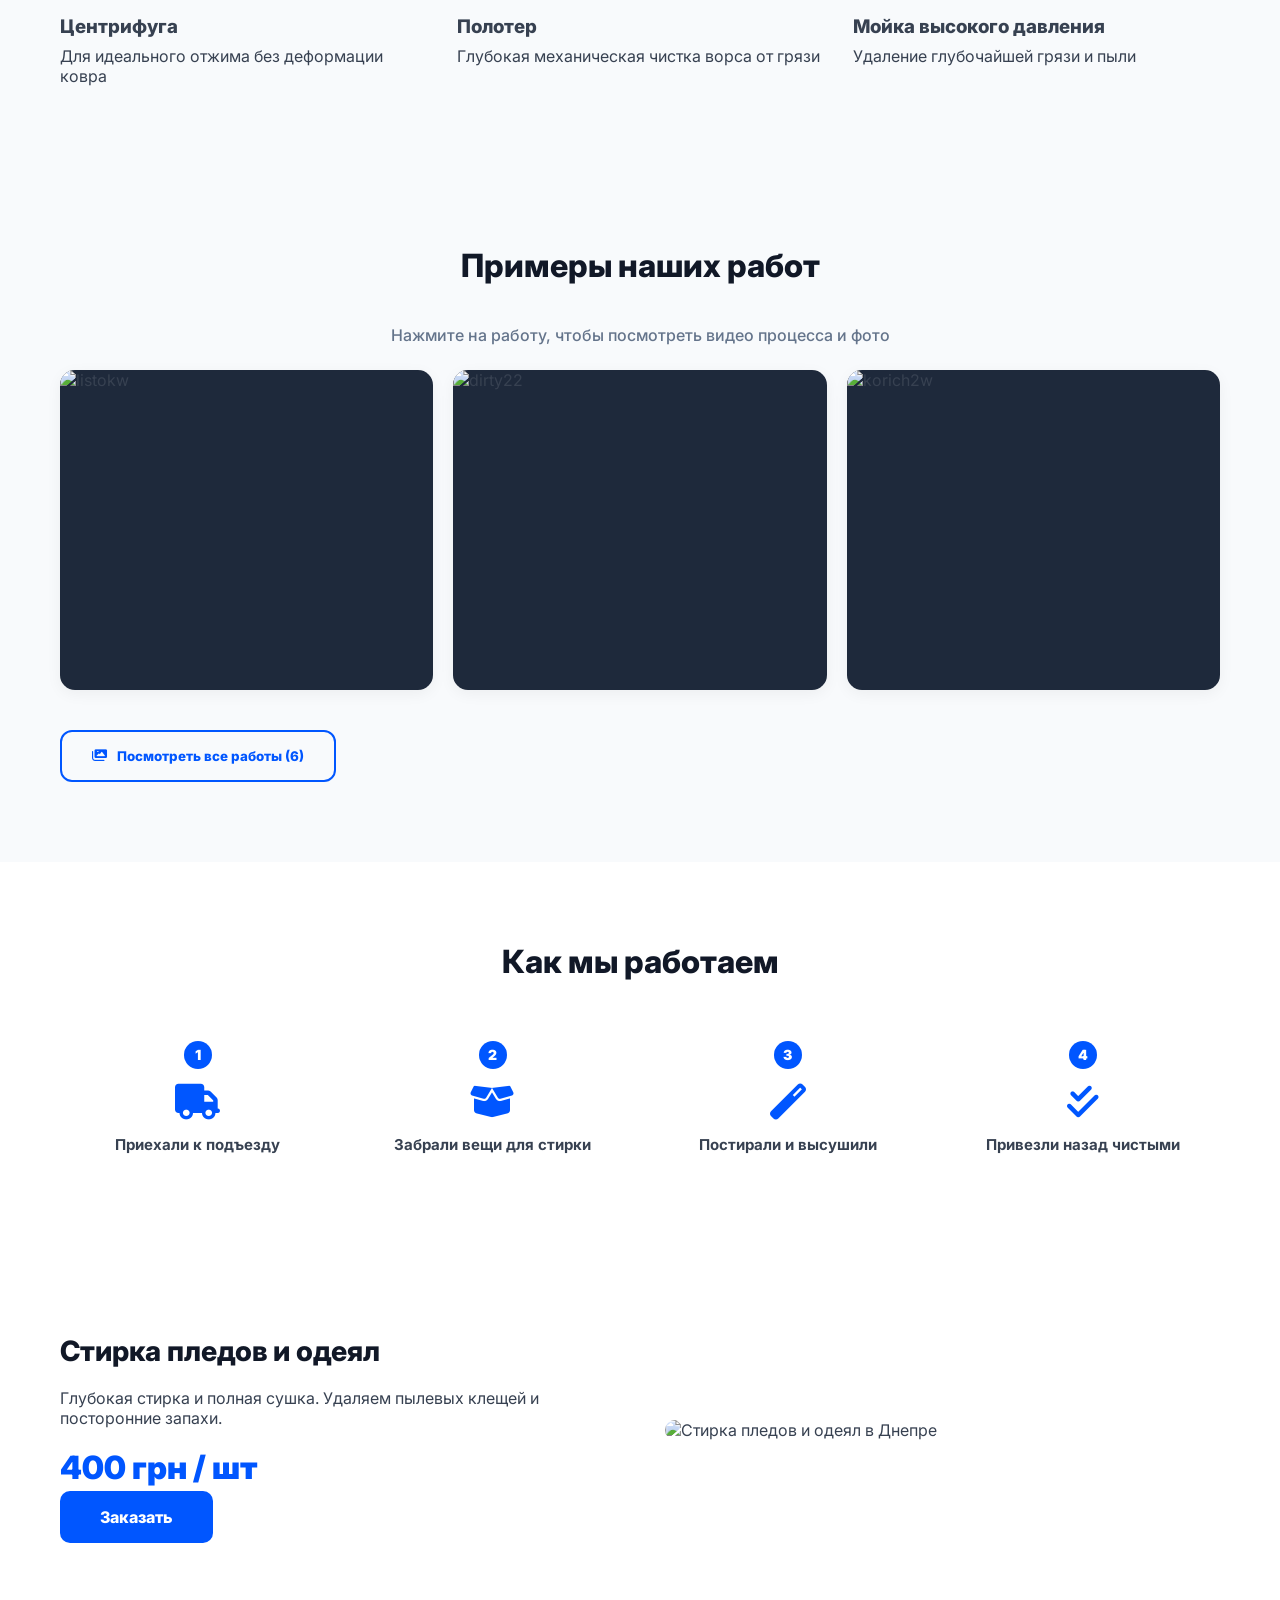
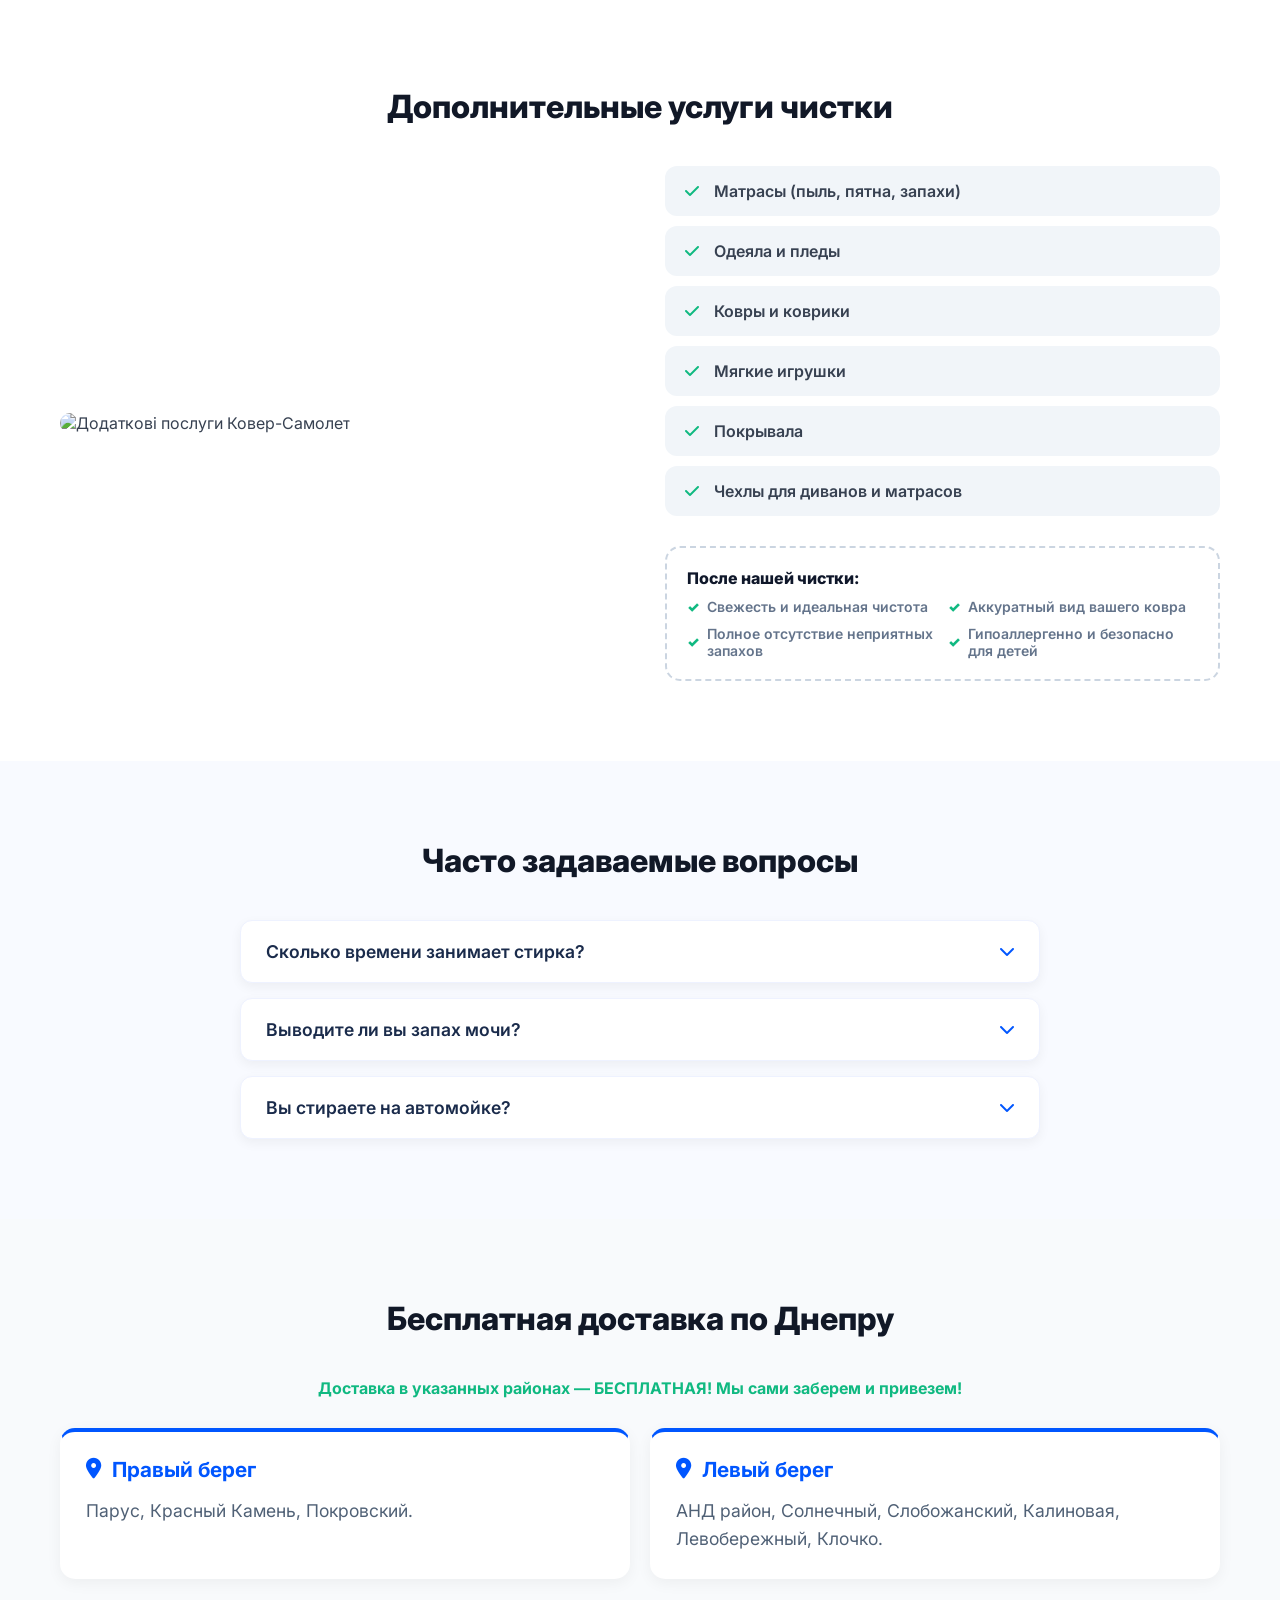
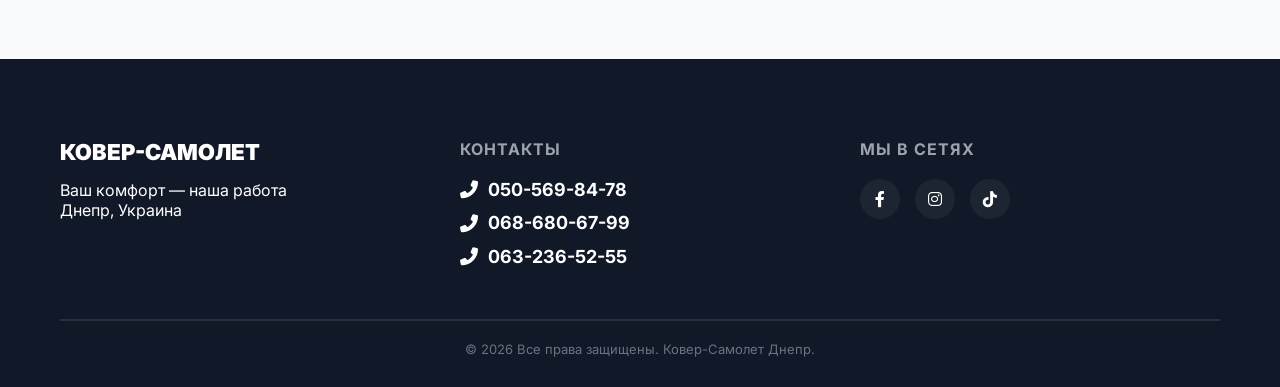
==== commit c82bb2af: "Add files via upload" ====
--- a/index-ru.html
+++ b/index-ru.html
@@ -10,7 +10,7 @@
     <link rel="canonical" href="https://koversamolet.website/index-ru.html">
     <link rel="alternate" hreflang="uk" href="https://koversamolet.website/">
     <link rel="alternate" hreflang="ru" href="https://koversamolet.website/index-ru.html">
-    <meta property="og:image" content="https://koversamolet.website/images/6.png">
+    <meta property="og:image" content="https://koversamolet.website/images/maimlogo.webp">
     <meta property="og:type" content="website">
     <meta property="og:url" content="https://koversamolet.website/index-ru.html">
     <meta property="og:title" content="Стирка ковров Днепр — 120 грн/м² + Бесплатная доставка">
@@ -30,7 +30,7 @@
       "@context": "https://schema.org",
       "@type": "LocalBusiness",
       "name": "Ковер-Самолет Днепр",
-      "image": "https://koversamolet.website/images/6.png",
+      "image": "https://koversamolet.website/images/maimlogo.webp",
       "@id": "https://koversamolet.website/index-ru.html",
       "url": "https://koversamolet.website/index-ru.html",
       "telephone": "+380505698478",
@@ -45,7 +45,7 @@
     </script>
 
     <link rel="stylesheet" href="style.css">
-    <link rel="icon" type="image/png" href="images/favico8.png">
+    <link rel="icon" type="image/png" href="images/favico8.webp">
     <link rel="stylesheet" href="https://cdnjs.cloudflare.com/ajax/libs/font-awesome/6.0.0/css/all.min.css">
     <link href="https://fonts.googleapis.com/css2?family=Inter:wght@400;600;700;800;900&display=swap" rel="stylesheet">
 </head>
@@ -54,7 +54,7 @@
 <header class="header">
     <div class="container header-row">
         <div class="header-logo">
-            <img src="images/6.png" alt="Ковер-Самолет Днепр лого">
+            <img src="images/maimlogo.webp" alt="Ковер-Самолет Днепр лого"> 
             <span class="brand-name">КОВЕР-САМОЛЕТ</span>
         </div>
 
@@ -115,7 +115,7 @@
             </div>
 
             <div class="hero-video-box">
-                <video controls playsinline poster="images/ba.webp">
+                <video controls playsinline poster="images/portfolio/korichw.webp">
                     <source src="video/1.mp4" type="video/mp4">
                 </video>
             </div>
@@ -143,24 +143,90 @@
             <h2 class="title-l text-center">Профессиональное оборудование</h2>
             <div class="equip-grid">
                 <div class="equip-card">
-                    <img src="images/2.jpg" alt="Центрифуга для отжима ковров Днепр">
+                    <img src="images/centrfuga.webp" alt="Центрифуга для отжима ковров Днепр">
                     <h3>Центрифуга</h3>
                     <p>Для идеального отжима без деформации ковра</p>
                 </div>
                 <div class="equip-card">
-                    <img src="images/1.jpg" alt="Полотер для механической чистки ворса">
+                    <img src="images/poloter.webp" alt="Полотер для механической чистки ворса">
                     <h3>Полотер</h3>
                     <p>Глубокая механическая чистка ворса от грязи</p>
                 </div>
                 <div class="equip-card">
-                    <img src="images/3.jpg" alt="Мойка высокого давления для ковров">
+                    <img src="images/karcher.webp" alt="Мойка высокого давления для ковров">
                     <h3>Мойка высокого давления</h3>
                     <p>Удаление глубочайшей грязи и пыли</p>
                 </div>
             </div>
         </div>
     </section>
-
+<section id="portfolio" class="section-padding bg-soft">
+    <div class="container">
+        <h2 class="title-l text-center">Примеры наших работ</h2>
+        <p class="text-center" style="margin-bottom: 25px; color: #64748b; font-weight: 500;">Нажмите на работу, чтобы посмотреть видео процесса и фото</p>
+        
+        <!-- Главные 3 работы на экране -->
+        <div class="portfolio-preview-grid">
+            
+            <div class="portfolio-card modal-work-trigger" data-title="Пример стирки ковра" data-images='["images/portfolio/listokw.webp", "images/portfolio/listok2w.webp"]' data-video="images/portfolio/vs_listok.mp4">
+                <img src="images/portfolio/listokw.webp" alt="listokw">
+            </div>
+
+            <div class="portfolio-card modal-work-trigger" data-title="Пример стирки ковра" data-images='["images/portfolio/dirty22.webp", "images/portfolio/dirty1.webp"]' data-video="images/portfolio/vs_dirty.mp4">
+                <img src="images/portfolio/dirty22.webp" alt="dirty22">
+            </div>
+
+            <div class="portfolio-card modal-work-trigger" data-title="Пример стирки ковра" data-images='["images/portfolio/korich2w.webp", "images/portfolio/korichw.webp"]' data-video="images/portfolio/vs_korish.mp4">
+                <img src="images/portfolio/korich2w.webp" alt="korich2w">
+            </div>
+
+        </div>
+
+        <div class="text-center" style="margin-top: 40px;">
+            <button class="btn-main-outline" id="openAllGallery">
+                <i class="fas fa-images"></i> Посмотреть все работы (6)
+            </button>
+        </div>
+    </div>
+</section>
+
+<!-- Модальное окно для детального просмотра работы -->
+<div class="modal-overlay" id="workDetailModal">
+    <div class="modal-box work-modal-box">
+        <button class="close-modal" id="closeWorkModal">&times;</button>
+        <h3 id="modalWorkTitle">Пример стирки ковра</h3>
+        <p>Видео процесса и результаты чистки:</p>
+        
+        <div class="modal-video-container vertical-video-box" id="modalVideoBox">
+            <video controls playsinline preload="metadata" id="modalVideoElement">
+                <source src="" type="video/mp4">
+            </video>
+            <button class="fullscreen-video-btn" id="fullScreenBtn" title="На весь экран">
+                <i class="fas fa-expand"></i> На весь экран
+            </button>
+        </div>
+
+        <p style="margin-top: 15px; font-weight: 700; font-size: 14px;">Фотографии примера:</p>
+        <div class="modal-photos-grid" id="modalPhotosContainer"></div>
+    </div>
+</div>
+
+<!-- Модальное окно со списком ВСЕХ 6 работ -->
+<div class="modal-overlay" id="allPhotosModal">
+    <div class="modal-box gallery-modal-box">
+        <button class="close-modal" id="closeAllModal">&times;</button>
+        <h3>Все примеры работ (6)</h3>
+        <p>Выберите работу из списка:</p>
+        <div class="all-photos-grid">
+            <div class="gallery-cell modal-work-trigger" data-title="Пример стирки ковра" data-images='["images/portfolio/listokw.webp", "images/portfolio/listok2w.webp"]' data-video="images/portfolio/vs_listok.mp4"><img src="images/portfolio/listokw.webp" alt="work"></div>
+            <div class="gallery-cell modal-work-trigger" data-title="Пример стирки ковра" data-images='["images/portfolio/dirty22.webp", "images/portfolio/dirty1.webp"]' data-video="images/portfolio/vs_dirty.mp4"><img src="images/portfolio/dirty22.webp" alt="work"></div>
+            <div class="gallery-cell modal-work-trigger" data-title="Пример стирки ковра" data-images='["images/portfolio/korich2w.webp", "images/portfolio/korichw.webp"]' data-video="images/portfolio/vs_korish.mp4"><img src="images/portfolio/korich2w.webp" alt="work"></div>
+            <div class="gallery-cell modal-work-trigger" data-title="Пример стирки ковра" data-images='["images/portfolio/firstpr.webp", "images/portfolio/firstpr2.webp"]' data-video="images/portfolio/vs_first.mp4"><img src="images/portfolio/firstpr.webp" alt="work"></div>
+            <div class="gallery-cell modal-work-trigger" data-title="Пример стирки ковра" data-images='["images/portfolio/doroshka2w.webp", "images/portfolio/doroshkaw.webp"]' data-video="images/portfolio/vs_doroshka.mp4"><img src="images/portfolio/doroshka2w.webp" alt="work"></div>
+            <div class="gallery-cell modal-work-trigger" data-title="Пример стирки ковра" data-images='["images/portfolio/4pr.webp", "images/portfolio/pr4.webp"]' data-video=""><img src="images/portfolio/4pr.webp" alt="work"></div>
+        </div>
+    </div>
+</div>
     <section id="how-it-works" class="section-padding">
         <div class="container">
             <h2 class="title-l text-center">Как мы работаем</h2>
@@ -192,7 +258,7 @@
     <!-- <section class="section-padding bg-soft">
         <div class="container split-layout">
             <div class="split-visual">
-                <img src="images/VERHNYA.png" alt="Стирка верхней одежды Днепр" class="rounded-img">
+                <img src="images/VERHNYA.webp" alt="Стирка верхней одежды Днепр" class="rounded-img">
             </div>
             <div class="split-content">
                 <h2 class="title-m">Стирка верхней одежды</h2>
@@ -207,7 +273,7 @@
     <section class="section-padding">
         <div class="container split-layout reverse">
             <div class="split-visual">
-                <img src="images/5.jpg" alt="Стирка пледов и одеял в Днепре" class="rounded-img">
+                <img src="images/wash_mash.webp" alt="Стирка пледов и одеял в Днепре" class="rounded-img">
             </div>
             <div class="split-content">
                 <h2 class="title-m">Стирка пледов и одеял</h2>
@@ -349,12 +415,19 @@
 
 <div class="modal-overlay" id="requestModal">
     <div class="modal-box">
-        <button class="close-modal">&times;</button>
+        <button class="close-modal" aria-label="Закрыть">&times;</button>
         <h3>Быстрая заявка</h3>
         <p>Оставьте контакты, мы перезвоним!</p>
         <form id="contactForm">
-            <div class="form-group"><input type="text" id="formName" placeholder="Ваше имя" required></div>
-            <div class="form-group"><input type="tel" id="formPhone" placeholder="+38 (0__) ___ __ __" required></div>
+            <div class="form-group">
+                <input type="text" id="formName" placeholder="Ваше имя" required>
+            </div>
+            <div class="form-group">
+                <input type="tel" id="formPhone" placeholder="+38 (0__) ___ __ __" required>
+            </div>
+            <div class="form-group">
+                <input type="text" id="formAddress" placeholder="Напишите адрес откуда вам нужно забрать ковер">
+            </div>
             <div class="form-group">
                 <select id="formService">
                     <option value="carpet">Стирка ковра</option>
@@ -369,3 +442,4 @@
 <script src="script.js"></script>
 </body>
 </html>
+
--- a/style.css
+++ b/style.css
@@ -12,6 +12,9 @@
 body { color: var(--text); background: #fff; overflow-x: hidden; width: 100%; }
 .container { max-width: 1200px; margin: 0 auto; padding: 0 20px; }
 
+/* Прибираємо підкреслення у посилань */
+a, a:hover, a:focus, a:active { text-decoration: none !important; }
+
 /* Header */
 .header { background: #fff; height: 80px; display: flex; align-items: center; position: sticky; top: 0; z-index: 1000; transition: 0.3s; }
 .header-row { width: 100%; display: flex; justify-content: space-between; align-items: center; }
@@ -20,7 +23,7 @@
 .brand-name { font-weight: 900; font-size: 18px; color: var(--blue); }
 
 .nav-list { list-style: none; display: flex; gap: 20px; }
-.nav-list a { text-decoration: none; color: #64748b; font-weight: 600; font-size: 14px; transition: 0.3s; }
+.nav-list a { color: #64748b; font-weight: 600; font-size: 14px; transition: 0.3s; }
 .nav-list a:hover { color: var(--blue); }
 
 .header-right { display: flex; align-items: center; gap: 15px; }
@@ -42,11 +45,11 @@
 .badge-green { background: #dcfce7; color: var(--green); padding: 8px 16px; border-radius: 30px; font-weight: 700; font-size: 13px; }
 
 .hero-action-btns { display: flex; justify-content: center; gap: 15px; margin-bottom: 35px; }
-.btn-main-solid { background: var(--blue); color: #fff; padding: 16px 30px; border-radius: 12px; text-decoration: none; font-weight: 800; display: flex; align-items: center; gap: 10px; }
-.btn-main-outline { border: 2px solid var(--blue); color: var(--blue); padding: 16px 30px; border-radius: 12px; text-decoration: none; font-weight: 800; display: flex; align-items: center; gap: 10px; }
+.btn-main-solid { background: var(--blue); color: #fff; padding: 16px 30px; border-radius: 12px; font-weight: 800; display: flex; align-items: center; gap: 10px; }
+.btn-main-outline { border: 2px solid var(--blue); color: var(--blue); padding: 16px 30px; border-radius: 12px; font-weight: 800; display: flex; align-items: center; gap: 10px; background: transparent; cursor: pointer; }
 
 .hero-phones-row { display: flex; justify-content: center; gap: 30px; margin-bottom: 40px; flex-wrap: wrap; }
-.hero-phones-row a { text-decoration: none; color: #111827; font-weight: 800; font-size: 16px; display: flex; align-items: center; gap: 8px; }
+.hero-phones-row a { color: #111827; font-weight: 800; font-size: 16px; display: flex; align-items: center; gap: 8px; }
 .hero-phones-row a i { color: var(--blue); }
 
 .hero-video-box { max-width: 800px; margin: 0 auto; border-radius: 20px; overflow: hidden; box-shadow: 0 20px 40px rgba(0,0,0,0.1); }
@@ -83,34 +86,114 @@
 .btn-blue { background: var(--blue); color: #fff; border: none; padding: 12px 24px; border-radius: 8px; font-weight: 700; cursor: pointer; }
 .btn-blue-xl { background: var(--blue); color: #fff; border: none; padding: 16px 40px; border-radius: 10px; font-size: 16px; font-weight: 800; cursor: pointer; transition: 0.3s; }
 
+/* Portfolio Grid */
+.portfolio-preview-grid { display: grid; grid-template-columns: repeat(auto-fit, minmax(280px, 1fr)); gap: 20px; }
+.portfolio-card { border-radius: 15px; overflow: hidden; background: #1e293b; height: 320px; position: relative; cursor: pointer; transition: transform 0.3s, box-shadow 0.3s; box-shadow: 0 4px 15px rgba(0,0,0,0.05); }
+.portfolio-card:hover { transform: translateY(-5px); box-shadow: 0 10px 25px rgba(0,86,255,0.15); }
+.portfolio-card img { width: 100% !important; height: 100% !important; object-fit: cover !important; display: block !important; }
+.portfolio-card-info { position: absolute; bottom: 0; left: 0; right: 0; background: linear-gradient(to top, rgba(0,0,0,0.8), transparent); padding: 20px 15px 10px; color: #fff; font-weight: 700; font-size: 15px; text-align: center; }
+
+/* Extra Services & After Clean */
+.extra-services-list { display: flex; flex-direction: column; gap: 10px; margin-bottom: 30px; }
+.extra-item { background: #f1f5f9; padding: 15px 20px; border-radius: 12px; display: flex; align-items: center; gap: 15px; font-weight: 600; transition: 0.3s; }
+.extra-item i { color: var(--green); }
+.extra-item:hover { background: #e2e8f0; transform: translateX(5px); }
+
+.after-clean-box { background: #fff; border: 2px dashed #cbd5e1; padding: 20px; border-radius: 15px; }
+.after-clean-box h4 { margin-bottom: 10px; color: var(--dark); font-weight: 800; }
+.after-list { list-style: none; display: grid; grid-template-columns: 1fr 1fr; gap: 10px; }
+.after-list li { font-size: 14px; font-weight: 600; color: #64748b; display: flex; align-items: center; gap: 8px; }
+.after-list li::before { content: '✓'; color: var(--green); font-weight: 900; }
+
+/* FAQ Section */
+.faq-section { padding: 80px 0; background-color: #f8faff; }
+.faq-container { max-width: 800px; margin: 0 auto; display: flex; flex-direction: column; gap: 15px; }
+.faq-item { background: #fff; border-radius: 12px; border: 1px solid #eef2ff; overflow: hidden; transition: all 0.3s ease; box-shadow: 0 4px 12px rgba(0,0,0,0.05); }
+.faq-question { width: 100%; padding: 20px 25px; display: flex; justify-content: space-between; align-items: center; background: none; border: none; cursor: pointer; font-size: 1.1rem; font-weight: 600; color: #1a2b4b; text-align: left; }
+.faq-question i { transition: transform 0.3s ease; color: var(--blue); font-size: 16px; }
+.faq-answer { max-height: 0; overflow: hidden; transition: max-height 0.3s ease-out; background: #fcfdff; }
+.faq-answer-content { padding: 0 25px 20px 25px; color: #506176; line-height: 1.6; font-size: 16px; }
+.faq-item.active { border-color: var(--blue); box-shadow: 0 8px 24px rgba(0, 86, 255, 0.08); }
+.faq-item.active .faq-question i { transform: rotate(180deg); }
+.faq-item.active .faq-answer { max-height: 300px; }
+
+/* Districts / Delivery */
+.districts-grid { display: grid; grid-template-columns: repeat(auto-fit, minmax(280px, 1fr)); gap: 20px; margin-top: 40px; }
+.dist-card { background: #fff; padding: 30px; border-radius: 20px; box-shadow: 0 10px 30px rgba(0,0,0,0.05); transition: transform 0.3s ease; border: 1px solid transparent; }
+.dist-card:hover { transform: translateY(-5px); border-color: var(--blue); }
+.dist-card h4 { color: var(--blue); font-size: 1.25rem; margin-bottom: 15px; display: flex; align-items: center; gap: 10px; }
+.dist-card p { color: #506176; line-height: 1.5; font-size: 0.95rem; }
+
 /* Footer */
-.footer-dark { background: var(--footer); color: #fff; padding: 60px 0 20px; }
+.footer-dark { background: var(--footer); color: #fff; padding: 80px 0 30px; }
+.footer-grid { display: grid; grid-template-columns: repeat(auto-fit, minmax(200px, 1fr)); gap: 40px; border-bottom: 1px solid rgba(255,255,255,0.1); padding-bottom: 40px; }
 .f-logo { font-size: 22px; font-weight: 900; margin-bottom: 15px; color: #fff; }
 .footer-contacts-col h3, .footer-social-col h3 { font-size: 16px; color: #9ca3af; margin-bottom: 20px; text-transform: uppercase; letter-spacing: 1px; }
 .f-item { font-size: 18px; font-weight: 700; margin-bottom: 12px; }
-.social-circles { display: flex; gap: 12px; }
-.social-circles a { width: 40px; height: 40px; background: rgba(255,255,255,0.05); border-radius: 50%; display: flex; align-items: center; justify-content: center; color: #fff; text-decoration: none; transition: 0.3s; }
-.social-circles a:hover { background: var(--blue); }
+.f-item a { color: inherit; display: inline-flex; align-items: center; gap: 10px; }
+.social-circles { display: flex; gap: 15px; margin-top: 15px; }
+.social-circles a { width: 40px; height: 40px; background: rgba(255,255,255,0.05); border-radius: 50%; display: flex; align-items: center; justify-content: center; color: #fff; transition: 0.3s; }
+.social-circles a:hover { background: var(--blue); transform: translateY(-3px); }
 .footer-bottom { border-top: 1px solid rgba(255,255,255,0.1); padding-top: 20px; text-align: center; color: #6b7280; font-size: 13px; }
 
-/* Modal */
-.modal-overlay { position: fixed; inset: 0; background: rgba(0,0,0,0.7); z-index: 2000; display: none; align-items: center; justify-content: center; padding: 20px; }
+/* Modal System */
+.modal-overlay { position: fixed; inset: 0; background: rgba(15, 23, 42, 0.75); backdrop-filter: blur(4px); z-index: 2000; display: none; align-items: center; justify-content: center; padding: 20px; }
 .modal-overlay.active { display: flex; }
-.modal-box { background: #fff; padding: 30px; border-radius: 20px; max-width: 400px; width: 100%; position: relative; animation: slideUp 0.3s ease; }
-@keyframes slideUp { from { opacity: 0; transform: translateY(20px); } to { opacity: 1; transform: translateY(0); } }
-.close-modal { position: absolute; top: 15px; right: 20px; font-size: 24px; border: none; background: none; cursor: pointer; color: #64748b; }
-.form-group { margin-bottom: 15px; }
-.form-group input, .form-group select { width: 100%; padding: 12px; border-radius: 8px; border: 1px solid #e2e8f0; font-size: 15px; outline: none; }
+.modal-box { background: #fff; padding: 35px 30px; border-radius: 20px; max-width: 440px; width: 100%; position: relative; animation: slideUp 0.3s ease; box-shadow: 0 25px 50px -12px rgba(0, 0, 0, 0.25); }
+.modal-box h3 { font-size: 24px; font-weight: 800; color: var(--dark); margin-bottom: 6px; }
+.modal-box p { font-size: 14px; color: #64748b; margin-bottom: 20px; }
+
+@keyframes slideUp { 
+    from { opacity: 0; transform: translateY(20px); } 
+    to { opacity: 1; transform: translateY(0); } 
+}
+
+.close-modal { position: absolute; top: 18px; right: 20px; font-size: 28px; border: none; background: none; cursor: pointer; color: #94a3b8; transition: color 0.2s ease; }
+.close-modal:hover { color: var(--dark); }
+
+.form-group { margin-bottom: 14px; }
+.form-group input, .form-group select { width: 100%; padding: 13px 16px; border-radius: 10px; border: 1px solid #cbd5e1; font-size: 14px; outline: none; transition: all 0.2s ease; background-color: #fff; color: #1e293b; }
+.form-group input::placeholder { color: #94a3b8; font-size: 13px; }
+.form-group input:focus, .form-group select:focus { border-color: var(--blue); box-shadow: 0 0 0 3px rgba(0, 86, 255, 0.15); }
 .w-100 { width: 100%; }
 
-/* --- MOBILE OPTIMIZATION --- */
+/* Work & Gallery Modals */
+.work-modal-box { max-width: 600px !important; max-height: 90vh; overflow-y: auto; }
+.gallery-modal-box { max-width: 900px !important; max-height: 85vh; display: flex; flex-direction: column; }
+
+.modal-video-container.vertical-video-box { position: relative; width: 100%; max-width: 400px; height: 550px; margin: 0 auto; background: #000; border-radius: 12px; overflow: hidden; display: flex; justify-content: center; align-items: center; }
+.modal-video-container.vertical-video-box video { width: 100%; height: 100%; object-fit: cover; display: block; cursor: pointer; }
+
+.fullscreen-video-btn { position: absolute; bottom: 15px; right: 15px; background: rgba(0, 0, 0, 0.6); color: #fff; border: none; padding: 8px 12px; border-radius: 6px; cursor: pointer; font-size: 13px; display: flex; align-items: center; gap: 6px; z-index: 5; }
+.fullscreen-video-btn:hover { background: rgba(0, 0, 0, 0.8); }
+
+.modal-photos-grid { display: grid; grid-template-columns: repeat(auto-fit, minmax(180px, 1fr)); gap: 15px; margin-top: 10px; }
+.modal-photo-item { border-radius: 8px; overflow: hidden; background: #f8fafc; }
+.modal-photo-item img { width: 100%; height: auto; object-fit: contain; max-height: 400px; display: block; margin: 0 auto; border-radius: 8px; }
+
+.all-photos-grid { display: grid; grid-template-columns: repeat(auto-fill, minmax(140px, 1fr)); gap: 12px; max-height: 60vh; overflow-y: auto; margin-top: 15px; padding-right: 5px; }
+.gallery-cell { border-radius: 10px; overflow: hidden; height: 130px; position: relative; background: #000; cursor: pointer; }
+.gallery-cell img { width: 100%; height: 100%; object-fit: cover; display: block; opacity: 0.8; transition: 0.3s; }
+.gallery-cell:hover img { opacity: 1; transform: scale(1.05); }
+
+/* Floating Mobile Button */
+.mobile-floating-btn { display: none; position: fixed; bottom: 20px; right: 20px; z-index: 999; background: var(--blue); color: white; border: none; padding: 15px 25px; border-radius: 50px; font-weight: 800; box-shadow: 0 10px 25px rgba(0, 86, 255, 0.4); align-items: center; gap: 10px; animation: pulse 2s infinite; }
+
+@keyframes pulse {
+    0% { transform: scale(1); }
+    50% { transform: scale(1.05); }
+    100% { transform: scale(1); }
+}
+
+.desktop-only-btn { display: block; }
+
+/* Responsive / Media Queries */
 @media (max-width: 992px) {
     .menu-toggle { display: block; }
     .header-nav { position: fixed; top: 0; left: -100%; width: 80%; height: 100vh; background: #fff; z-index: 1000; padding: 100px 30px; transition: 0.4s; box-shadow: 10px 0 30px rgba(0,0,0,0.1); }
     .header-nav.active { left: 0; }
     .nav-list { flex-direction: column; gap: 25px; }
     .nav-list a { font-size: 18px; color: var(--dark); }
-    .header-right .btn-blue { display: none; } /* Hide small btn on mobile header */
 }
 
 @media (max-width: 768px) {
@@ -120,327 +203,17 @@
     .btn-main-solid, .btn-main-outline { width: 100%; justify-content: center; }
     .hero-phones-row { flex-direction: column; gap: 15px; align-items: center; }
     .section-padding { padding: 50px 0; }
-    .title-l { font-size: 26px; }
-    .split-layout.reverse { flex-direction: column; } /* Don't reverse on mobile for better flow */
+    .title-l { font-size: 1.8rem; }
+    .split-layout.reverse { flex-direction: column; }
     .split-layout { text-align: center; }
-}
-/* Стилі для додаткових послуг */
-.extra-services-list { display: flex; flex-direction: column; gap: 10px; margin-bottom: 30px; }
-.extra-item { 
-    background: #f1f5f9; 
-    padding: 15px 20px; 
-    border-radius: 12px; 
-    display: flex; 
-    align-items: center; 
-    gap: 15px; 
-    font-weight: 600;
-    transition: 0.3s;
-}
-.extra-item i { color: var(--green); }
-.extra-item:hover { background: #e2e8f0; transform: translateX(5px); }
-
-.after-clean-box { background: #fff; border: 2px dashed #cbd5e1; padding: 20px; border-radius: 15px; }
-.after-clean-box h4 { margin-bottom: 10px; color: var(--dark); font-weight: 800; }
-.after-list { list-style: none; display: grid; grid-template-columns: 1fr 1fr; gap: 10px; }
-.after-list li { font-size: 14px; font-weight: 600; color: #64748b; display: flex; align-items: center; gap: 8px; }
-.after-list li::before { content: '✓'; color: var(--green); font-weight: 900; }
-
-@media (max-width: 600px) {
-    .after-list { grid-template-columns: 1fr; }
-}
-/* Контейнер для питань */
-.faq-container {
-    max-width: 900px;
-    margin: 40px auto;
-    display: flex;
-    flex-direction: column;
-    gap: 16px; /* Відстань між картками */
-    padding: 0 20px;
-}
-
-/* Сама картка */
-.faq-item {
-    background: #ffffff;
-    border-radius: 12px;
-    box-shadow: 0 4px 12px rgba(0, 0, 0, 0.05); /* М'яка тінь */
-    overflow: hidden;
-    transition: transform 0.2s ease, box-shadow 0.2s ease;
-}
-
-/* Кнопка питання */
-.faq-question {
-    width: 100%;
-    padding: 22px 28px;
-    display: flex;
-    justify-content: space-between;
-    align-items: center;
-    background: none;
-    border: none;
-    cursor: pointer;
-    text-align: left;
-    outline: none;
-}
-/* Найти этот блок и заменить на: */
-.footer-grid {
-    display: grid;
-    grid-template-columns: repeat(auto-fit, minmax(200px, 1fr));
-    gap: 40px;
-    /* Линия border-bottom удалена отсюда */
-    padding-bottom: 40px;
-}
-
-/* Линия в .footer-bottom остается, чтобы разделять основной блок и копирайт */
-.footer-bottom { 
-    border-top: 1px solid rgba(255,255,255,0.1); 
-    padding-top: 20px; 
-    text-align: center; 
-    color: #6b7280; 
-    font-size: 13px; 
-}
-.faq-question span {
-    font-size: 18px;
-    font-weight: 700;
-    color: #1a1a1a;
-}
-
-.faq-question i {
-    font-size: 16px;
-    color: #333;
-    transition: transform 0.3s ease;
-}
-
-/* Блок відповіді (прихований) */
-.faq-answer {
-    max-height: 0;
-    overflow: hidden;
-    transition: max-height 0.3s ease-out;
-    background: #ffffff;
-}
-
-.faq-answer-content {
-    padding: 0 28px 22px 28px;
-    color: #555;
-    line-height: 1.6;
-    font-size: 16px;
-}
-
-/* Активний стан */
-.faq-item.active {
-    box-shadow: 0 8px 24px rgba(0, 0, 0, 0.08);
-}
-
-.faq-item.active .faq-answer {
-    max-height: 300px; /* Достатньо для тексту */
-}
-
-.faq-item.active .faq-question i {
-    transform: rotate(180deg); /* Поворот стрілочки */
-}
-/* --- ВИПРАВЛЕННЯ ТА ДОДАТКОВІ СТИЛІ --- */
-
-/* Секція FAQ */
-.faq-section {
-    padding: 80px 0;
-    background-color: #f8faff;
-}
-
-.faq-container {
-    max-width: 800px;
-    margin: 0 auto;
-    display: flex;
-    flex-direction: column;
-    gap: 15px;
-}
-
-.faq-item {
-    background: #fff;
-    border-radius: 12px;
-    border: 1px solid #eef2ff;
-    overflow: hidden;
-    transition: all 0.3s ease;
-}
-
-.faq-question {
-    width: 100%;
-    padding: 20px 25px;
-    display: flex;
-    justify-content: space-between;
-    align-items: center;
-    background: none;
-    border: none;
-    cursor: pointer;
-    font-size: 1.1rem;
-    font-weight: 600;
-    color: #1a2b4b;
-    text-align: left;
-}
-
-.faq-question i {
-    transition: transform 0.3s ease;
-    color: #0056ff;
-}
-
-.faq-answer {
-    max-height: 0;
-    overflow: hidden;
-    transition: max-height 0.3s ease-out;
-    background: #fcfdff;
-}
-
-.faq-answer-content {
-    padding: 0 25px 20px 25px;
-    color: #506176;
-    line-height: 1.6;
-}
-
-/* Активний стан FAQ */
-.faq-item.active {
-    border-color: #0056ff;
-    box-shadow: 0 10px 25px rgba(0, 86, 255, 0.05);
-}
-
-.faq-item.active .faq-question i {
-    transform: rotate(180deg);
-}
-
-.faq-item.active .faq-answer {
-    max-height: 300px; /* Достатньо для тексту */
-}
-
-/* Секція Доставки */
-.districts-grid {
-    display: grid;
-    grid-template-columns: repeat(auto-fit, minmax(280px, 1fr));
-    gap: 20px;
-    margin-top: 40px;
-}
-
-.dist-card {
-    background: #fff;
-    padding: 30px;
-    border-radius: 20px;
-    box-shadow: 0 10px 30px rgba(0,0,0,0.05);
-    transition: transform 0.3s ease;
-    border: 1px solid transparent;
-}
-
-.dist-card:hover {
-    transform: translateY(-5px);
-    border-color: #0056ff;
-}
-
-.dist-card h4 {
-    color: #0056ff;
-    font-size: 1.25rem;
-    margin-bottom: 15px;
-    display: flex;
-    align-items: center;
-    gap: 10px;
-}
-
-.dist-card p {
-    color: #506176;
-    line-height: 1.5;
-    font-size: 0.95rem;
-}
-
-/* Виправлення футера (щоб не було дірок) */
-.footer-dark {
-    background: #0f172a;
-    color: #fff;
-    padding: 80px 0 30px;
-}
-
-.footer-grid {
-    display: grid;
-    grid-template-columns: repeat(auto-fit, minmax(200px, 1fr));
-    gap: 40px;
-    border-bottom: 1px solid rgba(255,255,255,0.1);
-    padding-bottom: 40px;
-}
-
-.social-circles {
-    display: flex;
-    gap: 15px;
-    margin-top: 15px;
-}
-
-.social-circles a {
-    width: 40px;
-    height: 40px;
-    background: rgba(255,255,255,0.05);
-    border-radius: 50%;
-    display: flex;
-    align-items: center;
-    justify-content: center;
-    color: #fff;
-    text-decoration: none;
-    transition: 0.3s;
-}
-
-.social-circles a:hover {
-    background: #0056ff;
-    transform: translateY(-3px);
-}
-
-/* Адаптивність для мобільних */
-@media (max-width: 768px) {
-    .faq-question {
-        font-size: 1rem;
-        padding: 15px;
-    }
-    
-    .districts-grid {
-        grid-template-columns: 1fr; /* На телефонах по одному в ряд */
-    }
-    
-    .section-padding {
-        padding: 50px 0;
-    }
-
-    .title-l {
-        font-size: 1.8rem;
-    }
-}
-/* Кнопка "Залишити заявку" для телефона (плавающая) */
-.mobile-floating-btn {
-    display: none;
-    position: fixed;
-    bottom: 20px;
-    right: 20px;
-    z-index: 999;
-    background: var(--blue);
-    color: white;
-    border: none;
-    padding: 15px 25px;
-    border-radius: 50px;
-    font-weight: 800;
-    box-shadow: 0 10px 25px rgba(0, 86, 255, 0.4);
-    align-items: center;
-    gap: 10px;
-    text-decoration: none;
-    animation: pulse 2s infinite;
-}
-
-@keyframes pulse {
-    0% { transform: scale(1); }
-    50% { transform: scale(1.05); }
-    100% { transform: scale(1); }
-}
-
-.desktop-only-btn { display: block; }
-
-@media (max-width: 768px) {
     .desktop-only-btn { display: none; }
     .mobile-floating-btn { display: flex; }
     .brand-name { font-size: 14px; }
-}
-/* Прибираємо підкреслення у всіх посилань та номерів */
-a, a:hover, a:focus, a:active {
-    text-decoration: none !important;
-}
-
-/* Окремо для мобільної кнопки та футера */
-.mobile-floating-btn, .f-item a, .hero-phones-row a {
-    text-decoration: none !important;
+    .after-list { grid-template-columns: 1fr; }
+    .faq-question { font-size: 1rem; padding: 15px; }
+    .districts-grid { grid-template-columns: 1fr; }
+}
+
+@media (max-width: 600px) {
+    .after-list { grid-template-columns: 1fr; }
 }
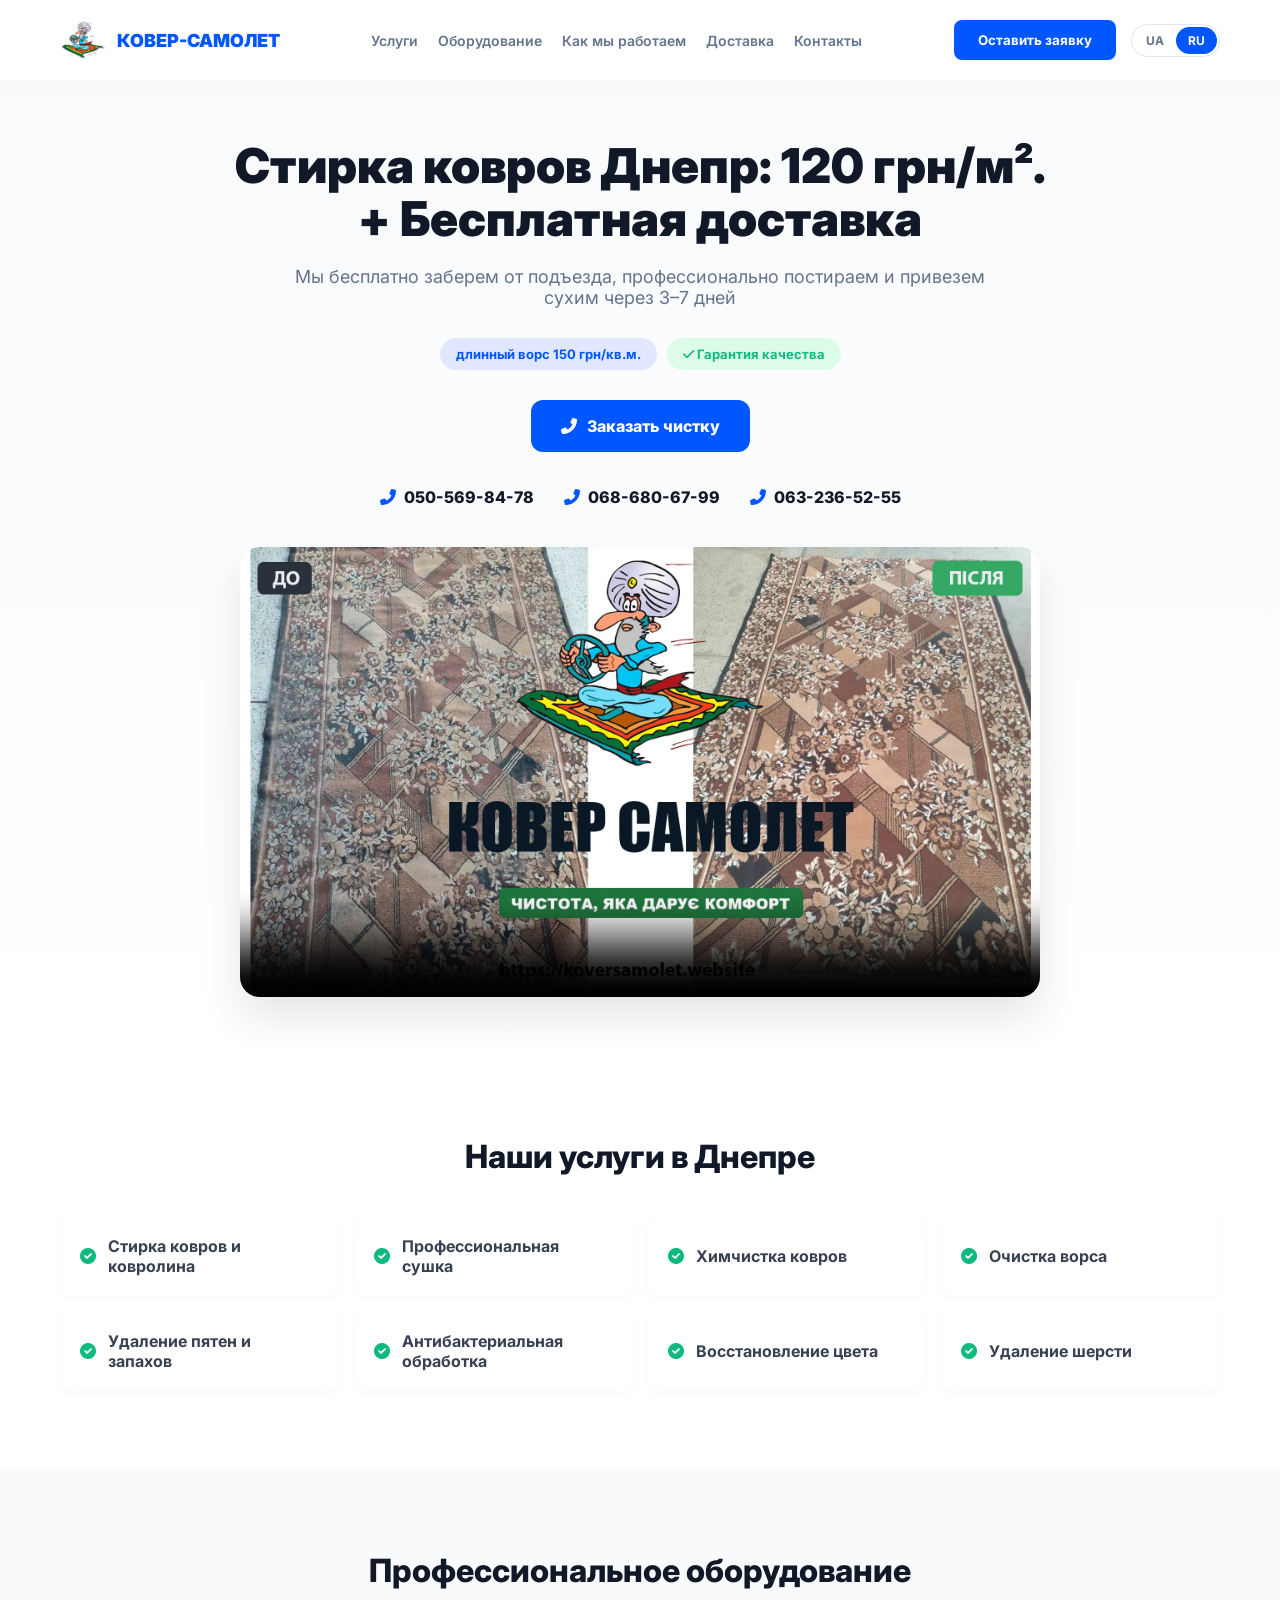
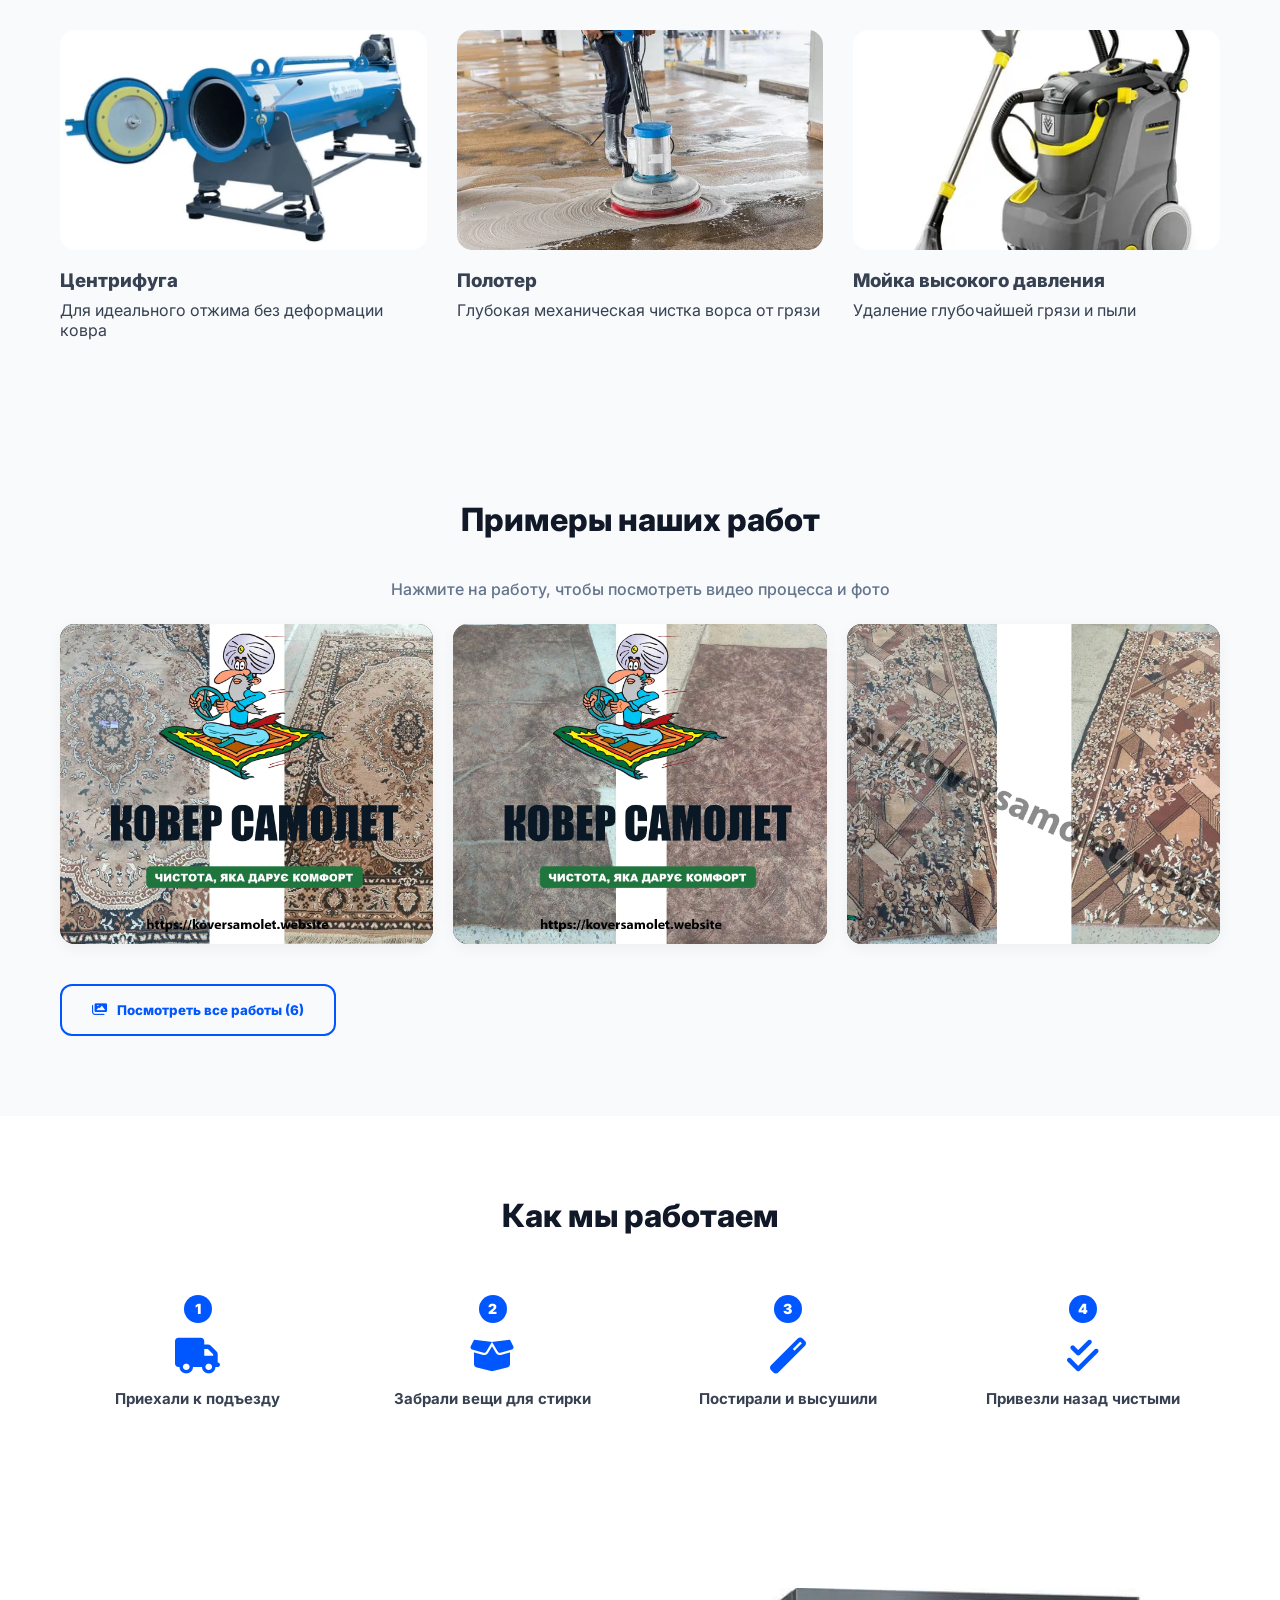
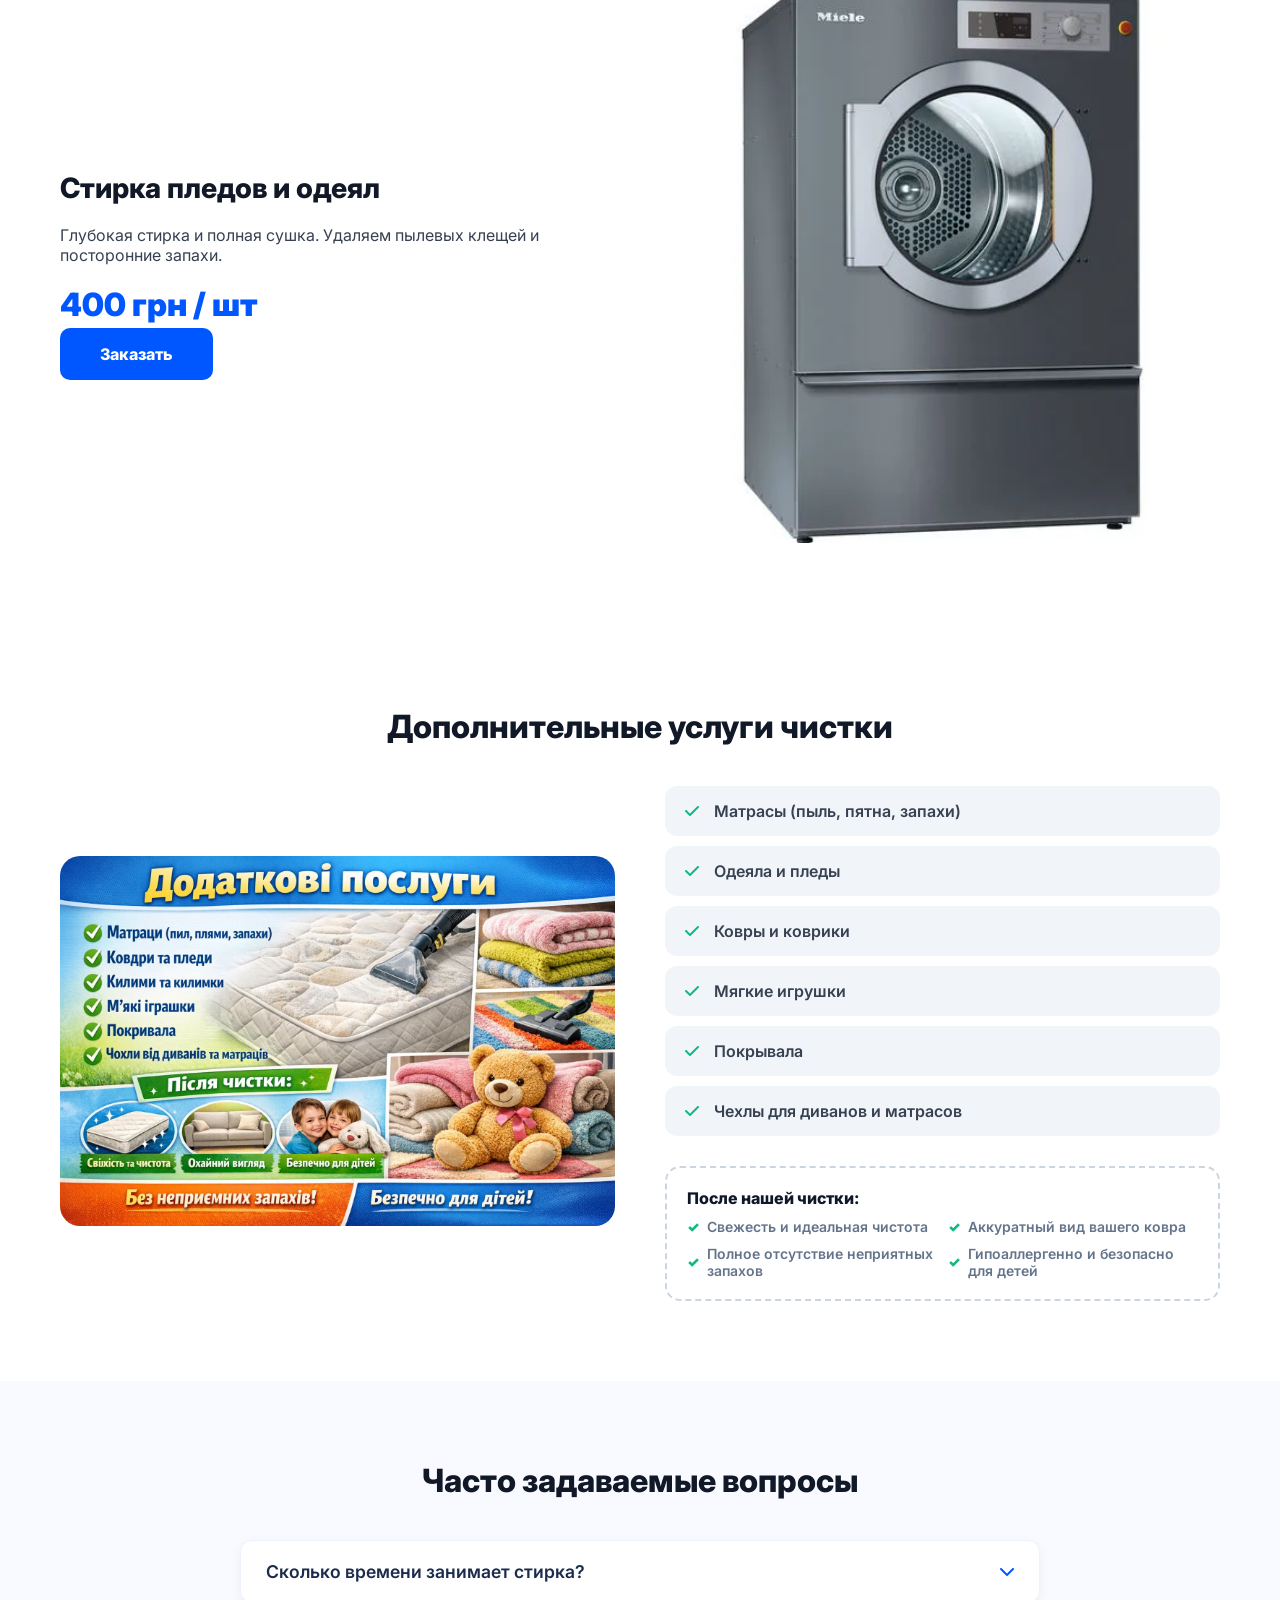
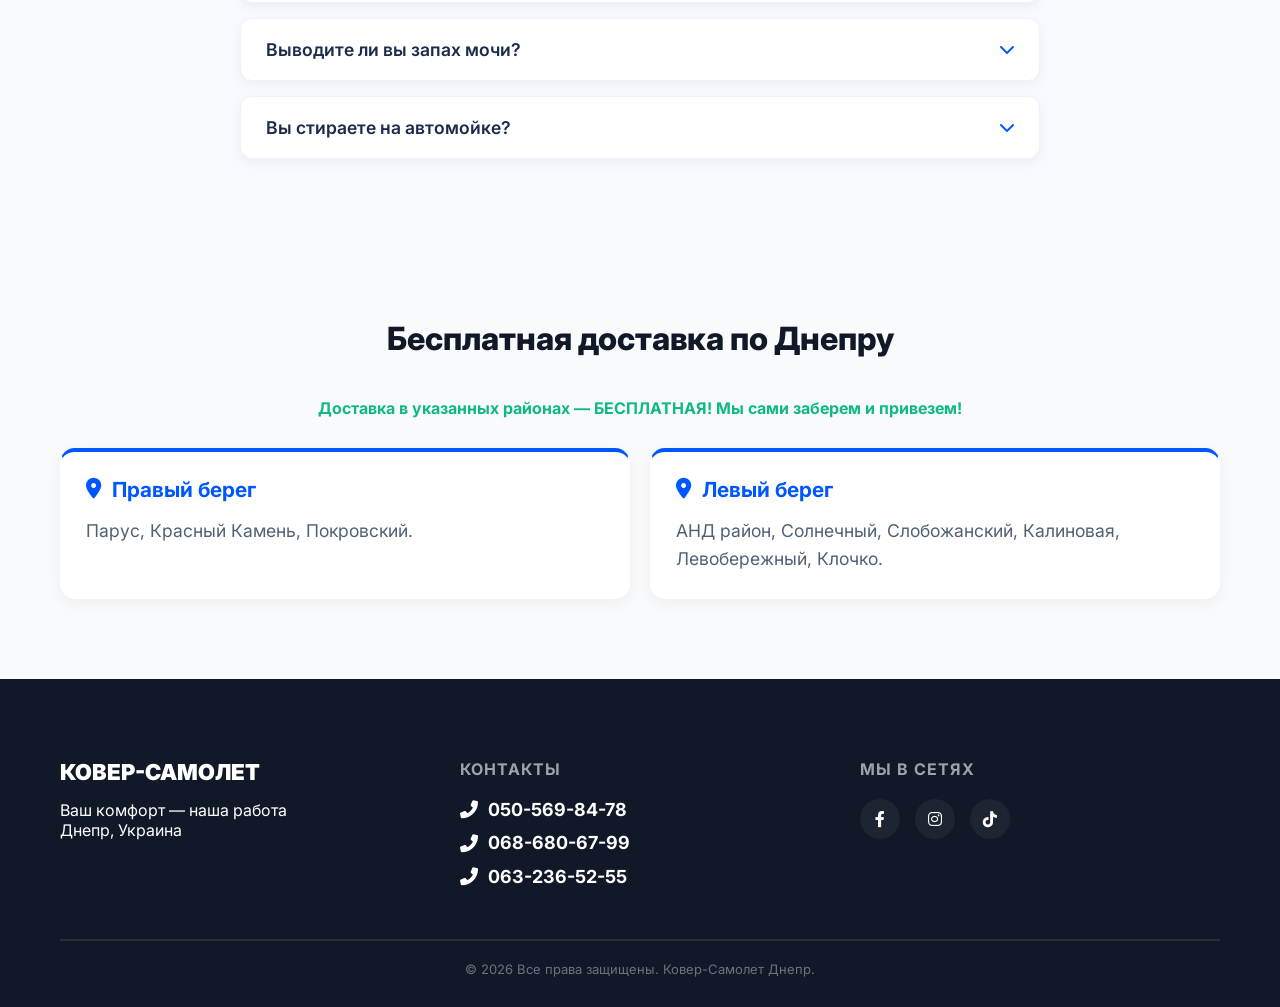
==== commit b081b65d: "Add files via upload" ====
--- a/index-ru.html
+++ b/index-ru.html
@@ -195,8 +195,8 @@
     <div class="modal-box work-modal-box">
         <button class="close-modal" id="closeWorkModal">&times;</button>
         <h3 id="modalWorkTitle">Пример стирки ковра</h3>
-        <p>Видео процесса и результаты чистки:</p>
         
+        <!-- Блок видео (скрывается или показывается динамически вашим скриптом, если видео нет) -->
         <div class="modal-video-container vertical-video-box" id="modalVideoBox">
             <video controls playsinline preload="metadata" id="modalVideoElement">
                 <source src="" type="video/mp4">
@@ -218,11 +218,14 @@
         <h3>Все примеры работ (6)</h3>
         <p>Выберите работу из списка:</p>
         <div class="all-photos-grid">
+            <!-- Первые 3 работы (с видео) -->
             <div class="gallery-cell modal-work-trigger" data-title="Пример стирки ковра" data-images='["images/portfolio/listokw.webp", "images/portfolio/listok2w.webp"]' data-video="images/portfolio/vs_listok.mp4"><img src="images/portfolio/listokw.webp" alt="work"></div>
             <div class="gallery-cell modal-work-trigger" data-title="Пример стирки ковра" data-images='["images/portfolio/dirty22.webp", "images/portfolio/dirty1.webp"]' data-video="images/portfolio/vs_dirty.mp4"><img src="images/portfolio/dirty22.webp" alt="work"></div>
             <div class="gallery-cell modal-work-trigger" data-title="Пример стирки ковра" data-images='["images/portfolio/korich2w.webp", "images/portfolio/korichw.webp"]' data-video="images/portfolio/vs_korish.mp4"><img src="images/portfolio/korich2w.webp" alt="work"></div>
-            <div class="gallery-cell modal-work-trigger" data-title="Пример стирки ковра" data-images='["images/portfolio/firstpr.webp", "images/portfolio/firstpr2.webp"]' data-video="images/portfolio/vs_first.mp4"><img src="images/portfolio/firstpr.webp" alt="work"></div>
-            <div class="gallery-cell modal-work-trigger" data-title="Пример стирки ковра" data-images='["images/portfolio/doroshka2w.webp", "images/portfolio/doroshkaw.webp"]' data-video="images/portfolio/vs_doroshka.mp4"><img src="images/portfolio/doroshka2w.webp" alt="work"></div>
+            
+            <!-- Последние 3 работы (без видео) -->
+            <div class="gallery-cell modal-work-trigger" data-title="Пример стирки ковра" data-images='["images/portfolio/firstpr.webp", "images/portfolio/firstpr2.webp"]' data-video=""><img src="images/portfolio/firstpr.webp" alt="work"></div>
+            <div class="gallery-cell modal-work-trigger" data-title="Пример стирки ковра" data-images='["images/portfolio/doroshka2w.webp", "images/portfolio/doroshkaw.webp"]' data-video=""><img src="images/portfolio/doroshka2w.webp" alt="work"></div>
             <div class="gallery-cell modal-work-trigger" data-title="Пример стирки ковра" data-images='["images/portfolio/4pr.webp", "images/portfolio/pr4.webp"]' data-video=""><img src="images/portfolio/4pr.webp" alt="work"></div>
         </div>
     </div>
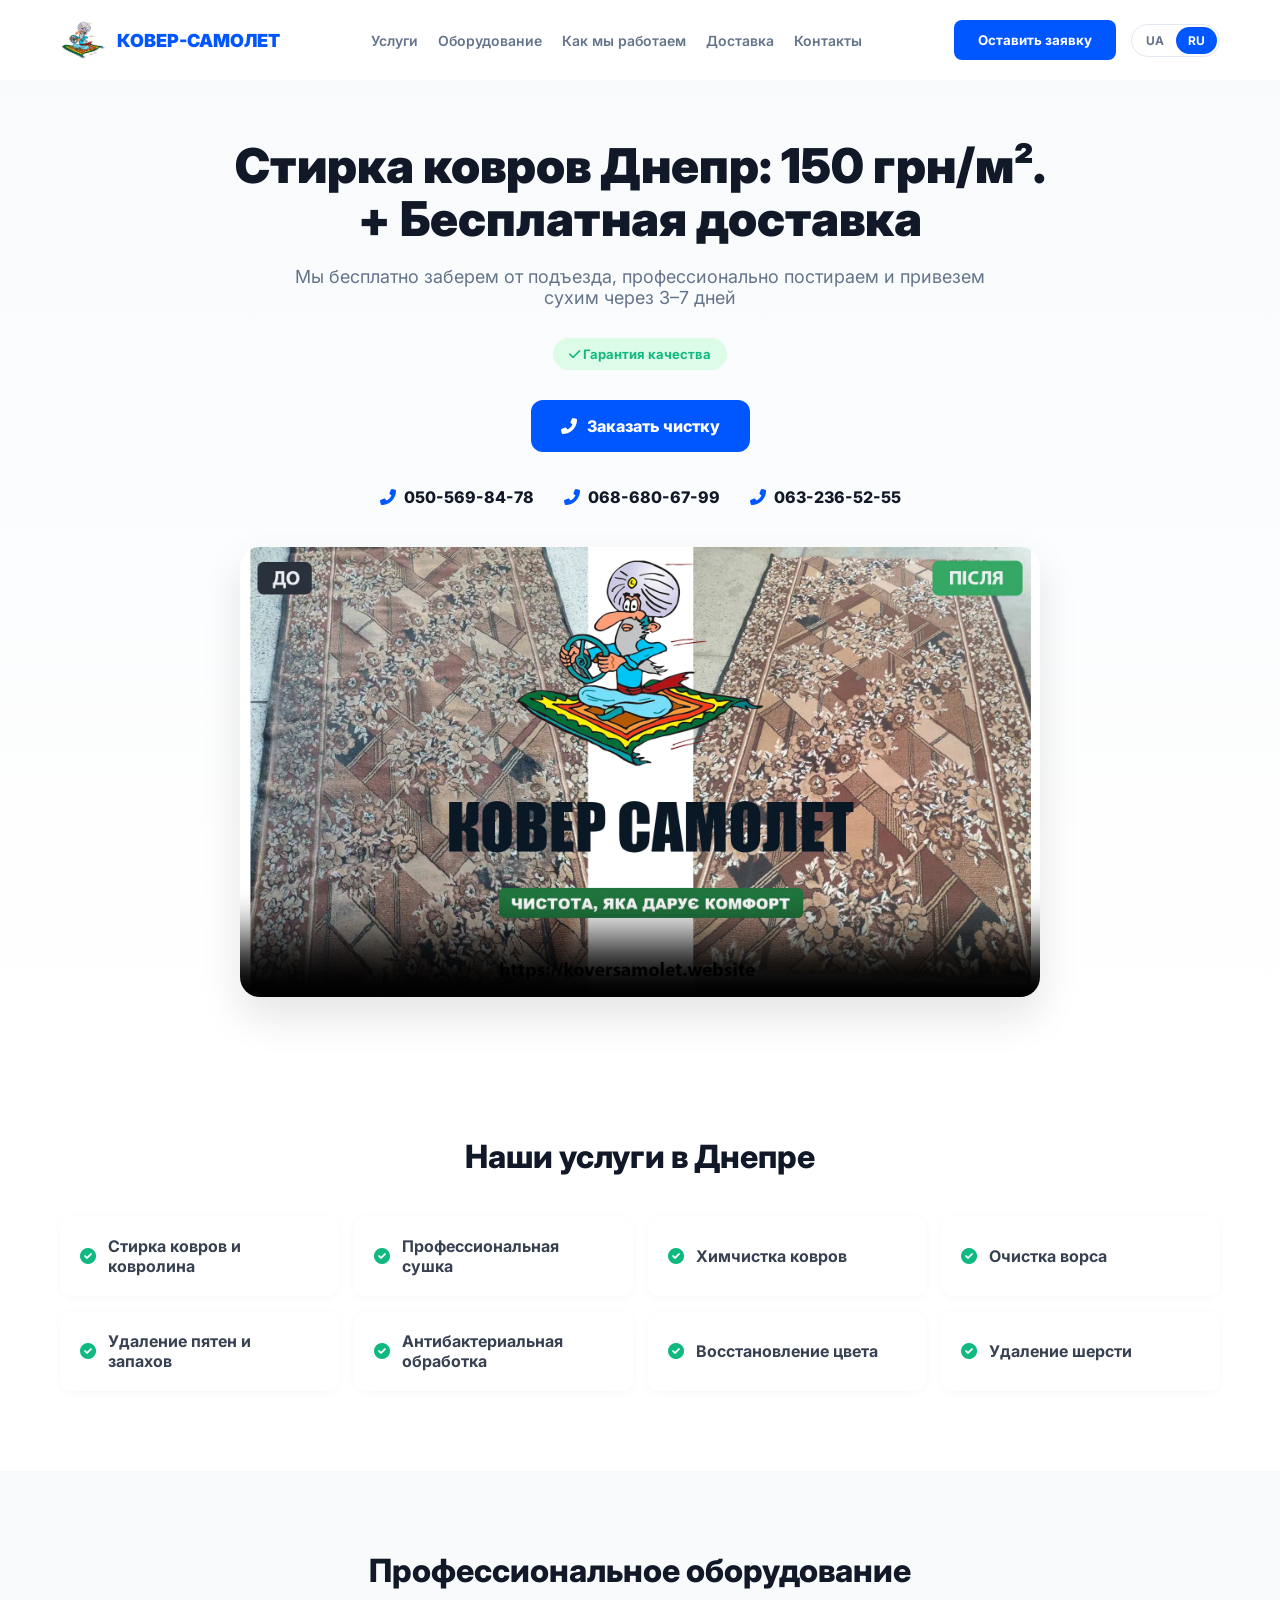
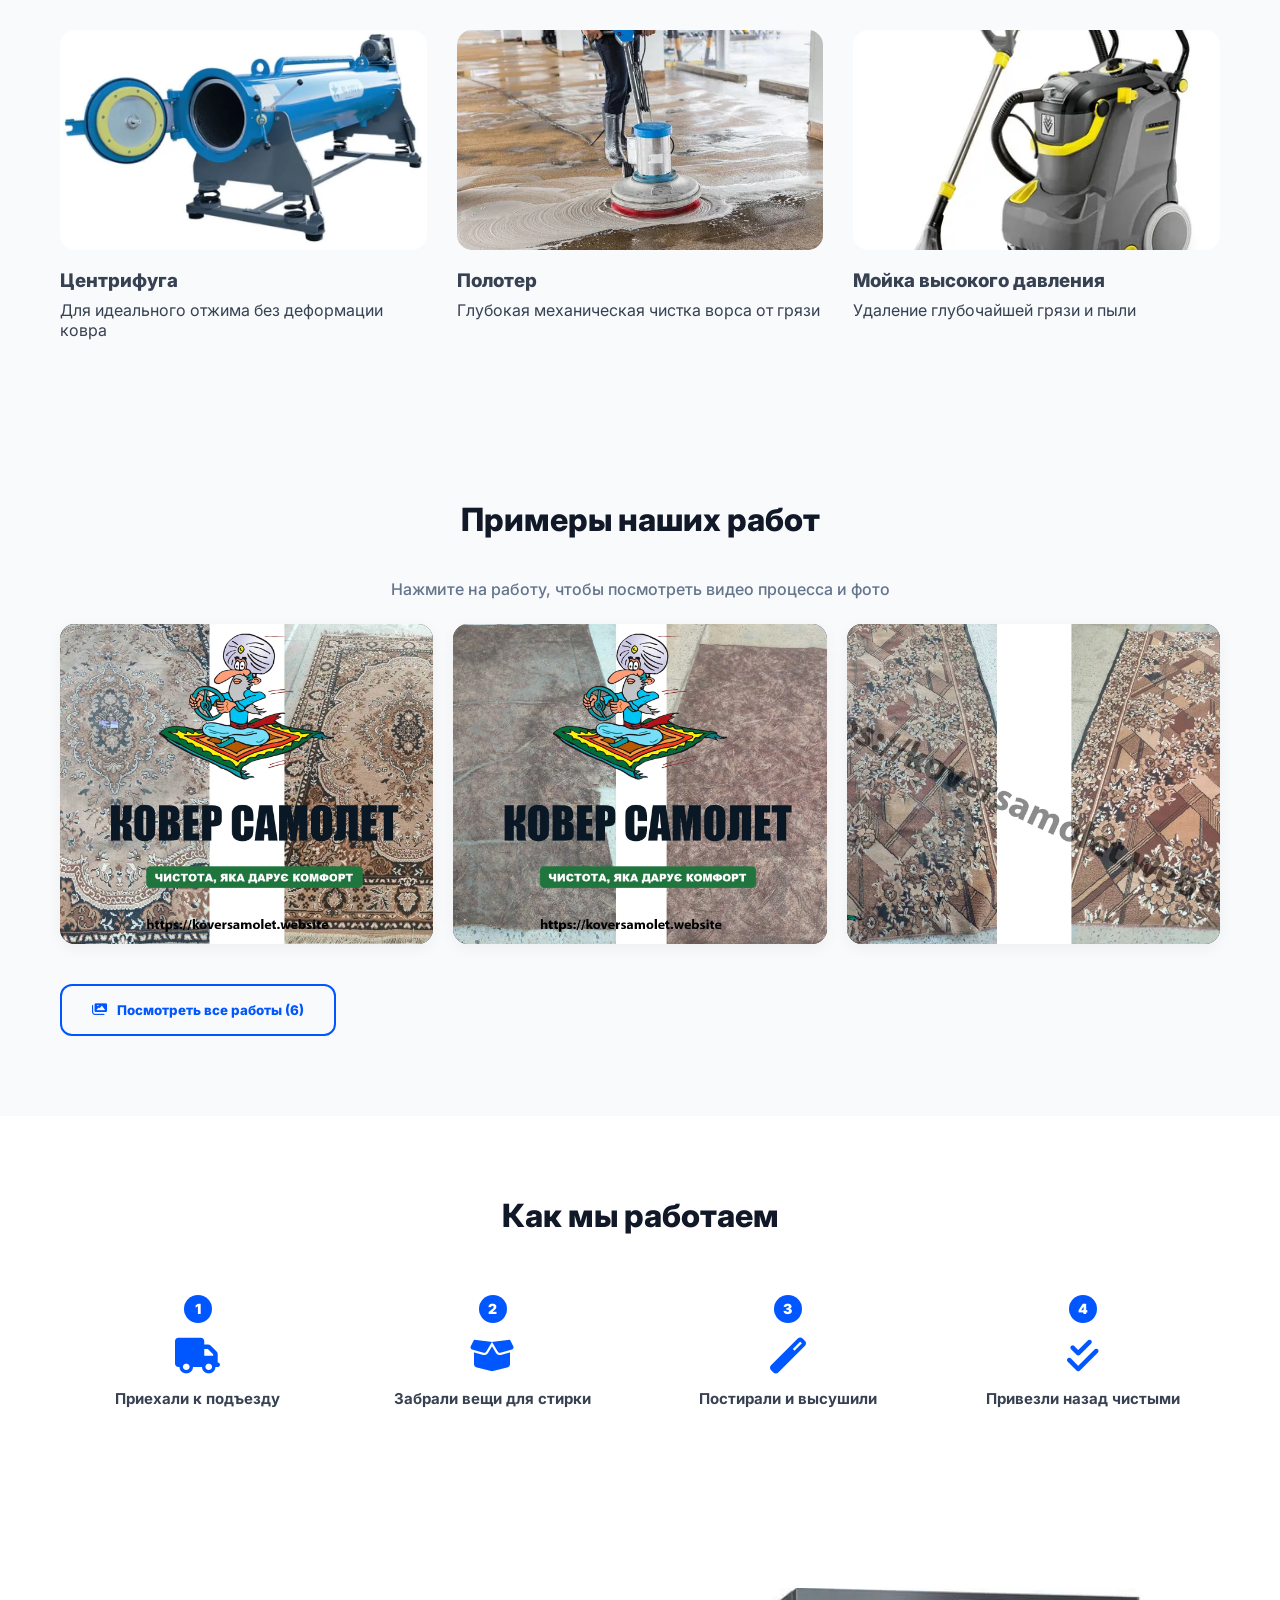
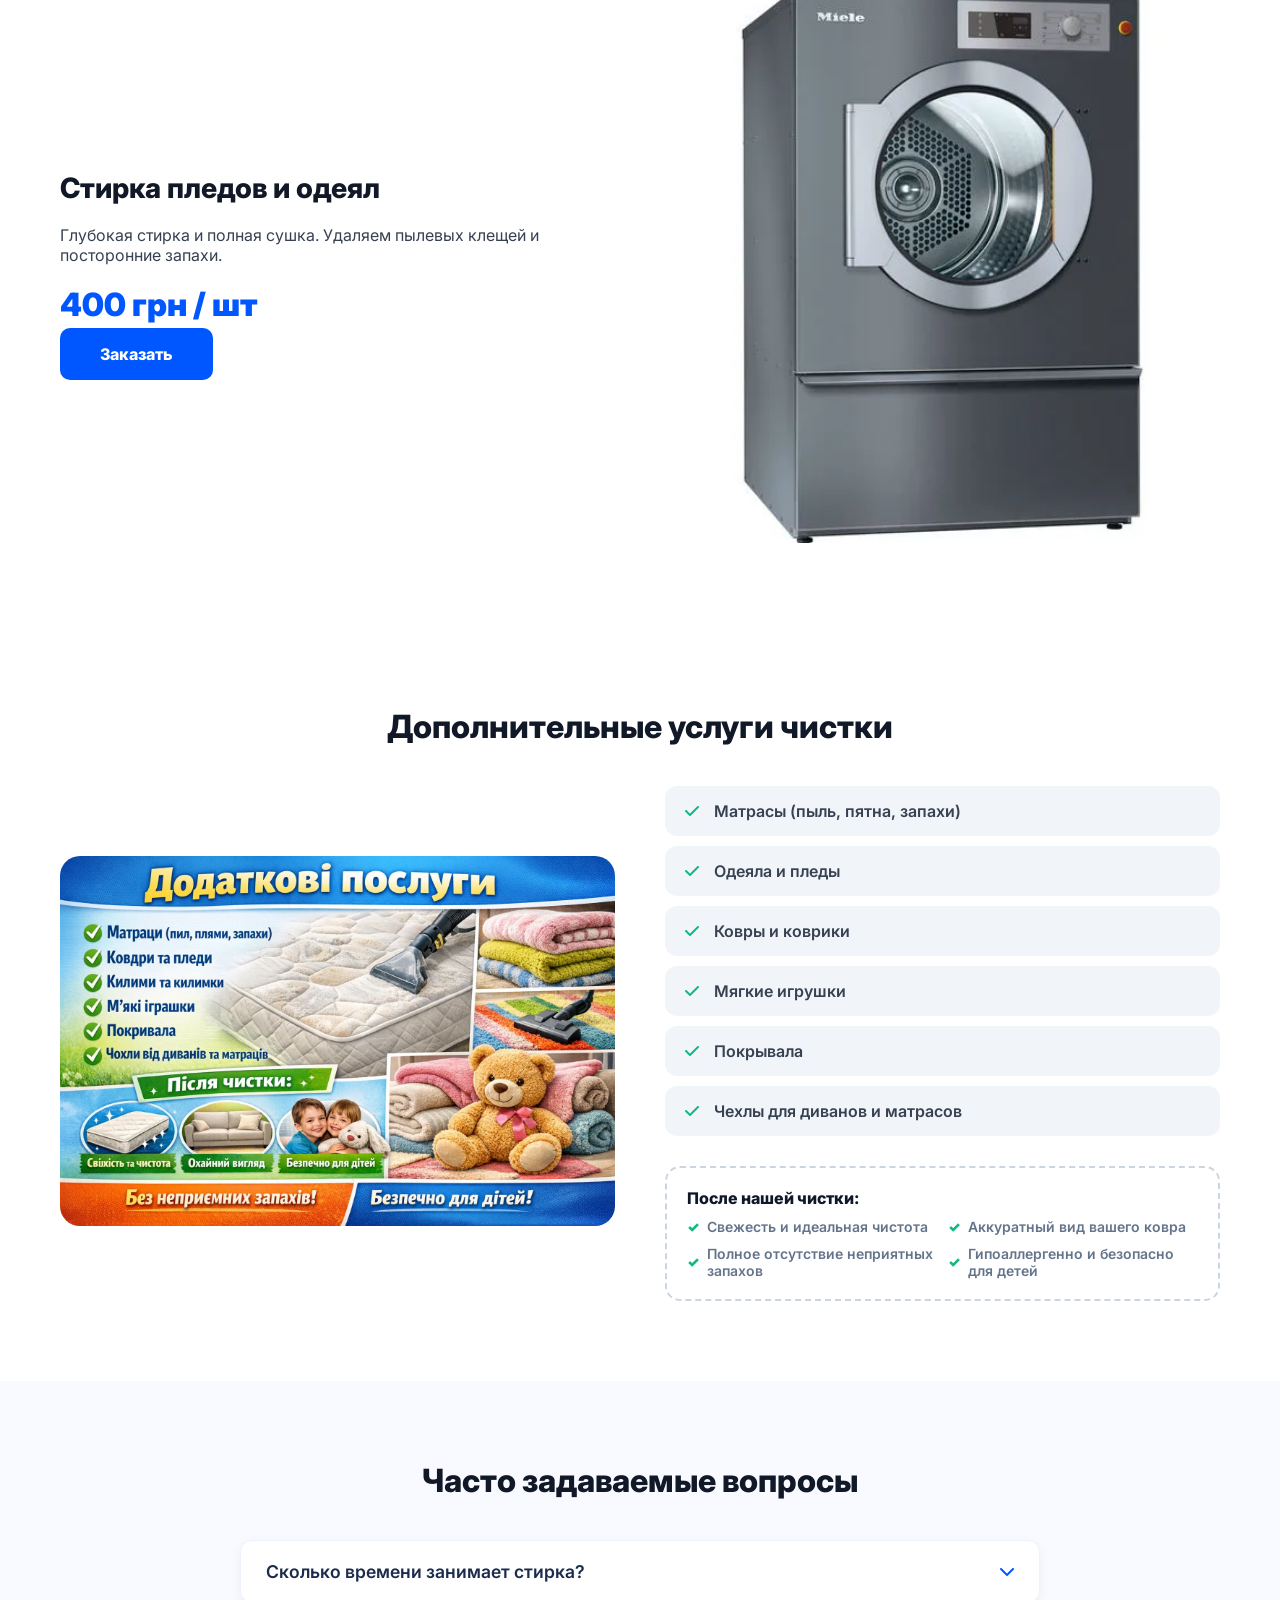
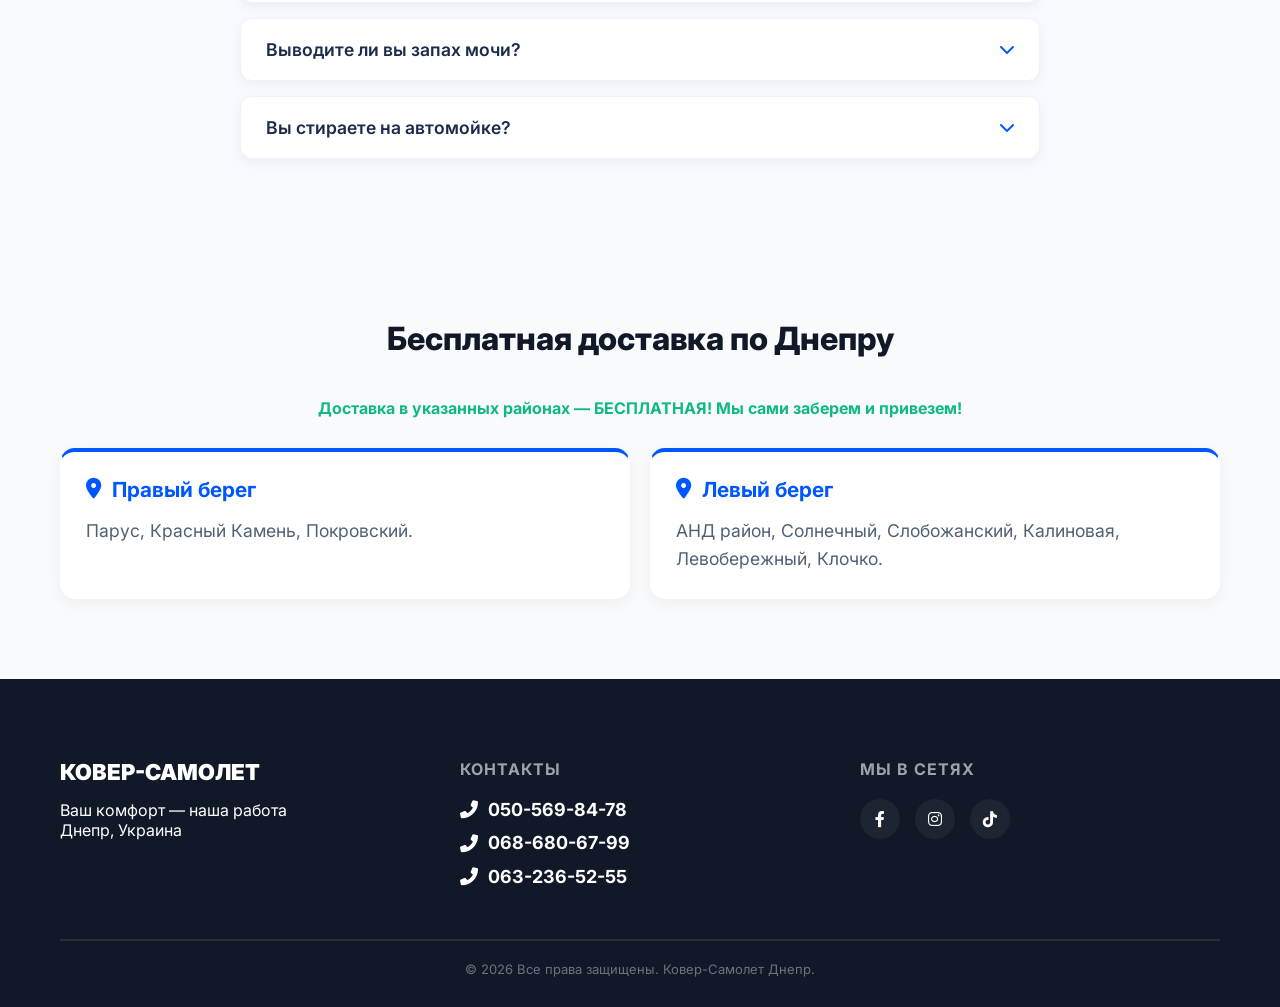
==== commit b7fec03d: "Update index-ru.html" ====
--- a/index-ru.html
+++ b/index-ru.html
@@ -4,8 +4,8 @@
     <meta charset="UTF-8">
     <meta name="viewport" content="width=device-width, initial-scale=1.0">
     
-    <title>Стирка ковров Днепр 120 грн/м² | Химчистка ковров с доставкой</title>
-    <meta name="description" content="Профессиональная стирка ковров в Днепре — 120 грн/м². Бесплатный вывоз и доставка: Левый берег, Парус, Победа, Тополь, Калиновая, Клочко, пр. Правда. Удаляем пятна и запахи за 3-7 дней!">
+    <title>Стирка ковров Днепр 150 грн/м² | Химчистка ковров с доставкой</title>
+    <meta name="description" content="Профессиональная стирка ковров в Днепре — 150 грн/м². Бесплатный вывоз и доставка: Левый берег, Парус, Победа, Тополь, Калиновая, Клочко, пр. Правда. Удаляем пятна и запахи за 3-7 дней!">
     <meta name="keywords" content="стирка ковров днепр, химчистка ковров днепр цена, мойка ковров днепр, почистить ковер днепр, стирка одеял днепр, удаление запаха мочи с ковра, выведение пятен, стирка пледов, чистка мягких игрушек, стирка пуховика днепр, ковер самолет днепр, стирка ковров левый берег, чистка ковров парус, стирка ковров победа, химчистка ковров тополь, стирка ковров калиновая, чистка ковров клочко, стирка ковров проспект правды днепр">
     <link rel="canonical" href="https://koversamolet.website/index-ru.html">
     <link rel="alternate" hreflang="uk" href="https://koversamolet.website/">
@@ -13,7 +13,7 @@
     <meta property="og:image" content="https://koversamolet.website/images/maimlogo.webp">
     <meta property="og:type" content="website">
     <meta property="og:url" content="https://koversamolet.website/index-ru.html">
-    <meta property="og:title" content="Стирка ковров Днепр — 120 грн/м² + Бесплатная доставка">
+    <meta property="og:title" content="Стирка ковров Днепр — 150 грн/м² + Бесплатная доставка">
     <meta property="og:description" content="Качественная мойка ковров, одеял и верхней одежды. Заберем грязное — привезем чистое! Работаем по всему Днепру.">
     <meta property="og:site_name" content="Ковер-Самолет">
 
@@ -34,7 +34,7 @@
       "@id": "https://koversamolet.website/index-ru.html",
       "url": "https://koversamolet.website/index-ru.html",
       "telephone": "+380505698478",
-      "priceRange": "120 UAH - 400 UAH",
+      "priceRange": "150 UAH - 400 UAH",
       "address": {
         "@type": "PostalAddress",
         "addressLocality": "Днепр",
@@ -91,13 +91,13 @@
         <div class="container text-center">
 <h1 class="hero-h1">
 Стирка ковров Днепр:
-120 грн/м².<br>
+150 грн/м².<br>
 + Бесплатная доставка
 </h1>
             <p class="hero-subtext">Мы бесплатно заберем от подъезда, профессионально постираем и привезем сухим через 3–7 дней </p>
             
             <div class="hero-badges">
-                <span class="badge-blue">длинный ворс 150 грн/кв.м.</span>
+                <!-- <span class="badge-blue">длинный ворс 150 грн/кв.м.</span> -->
                 <span class="badge-green"><i class="fas fa-check"></i> Гарантия качества</span>
             </div>
 
